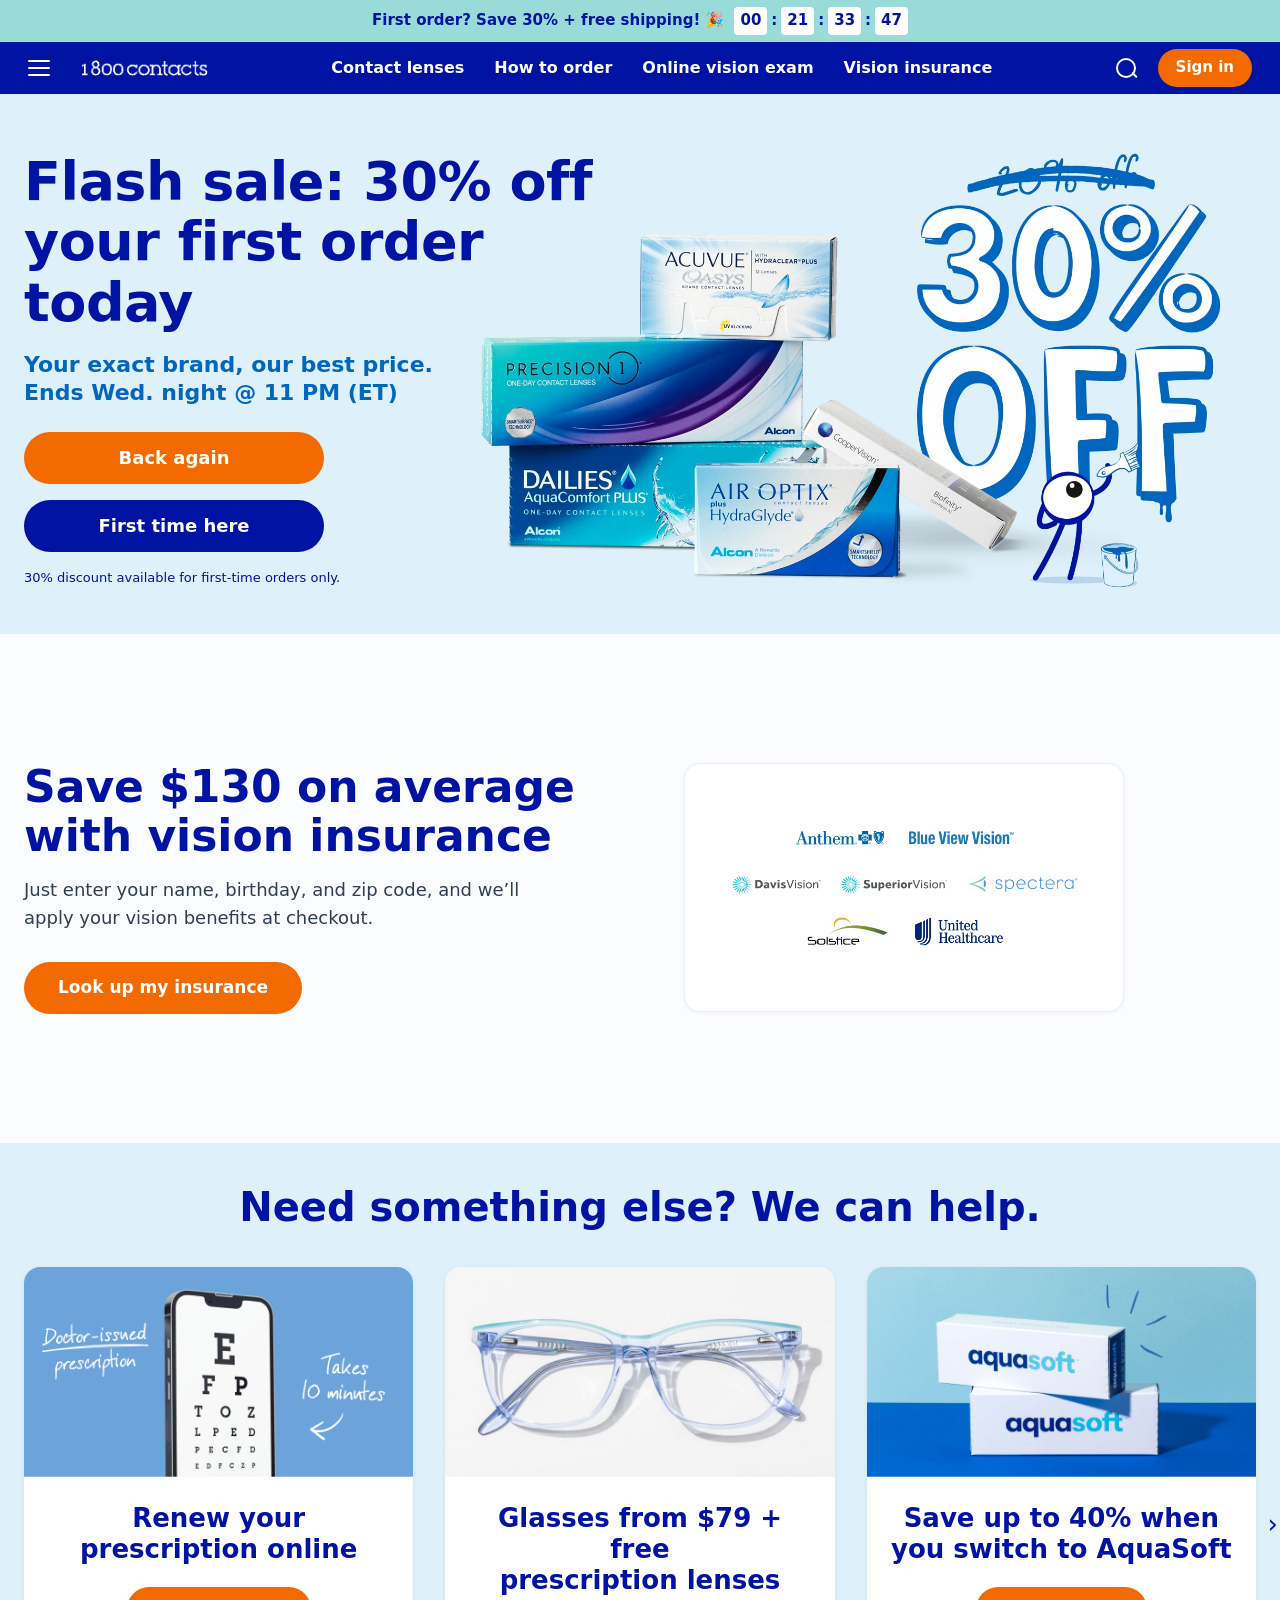
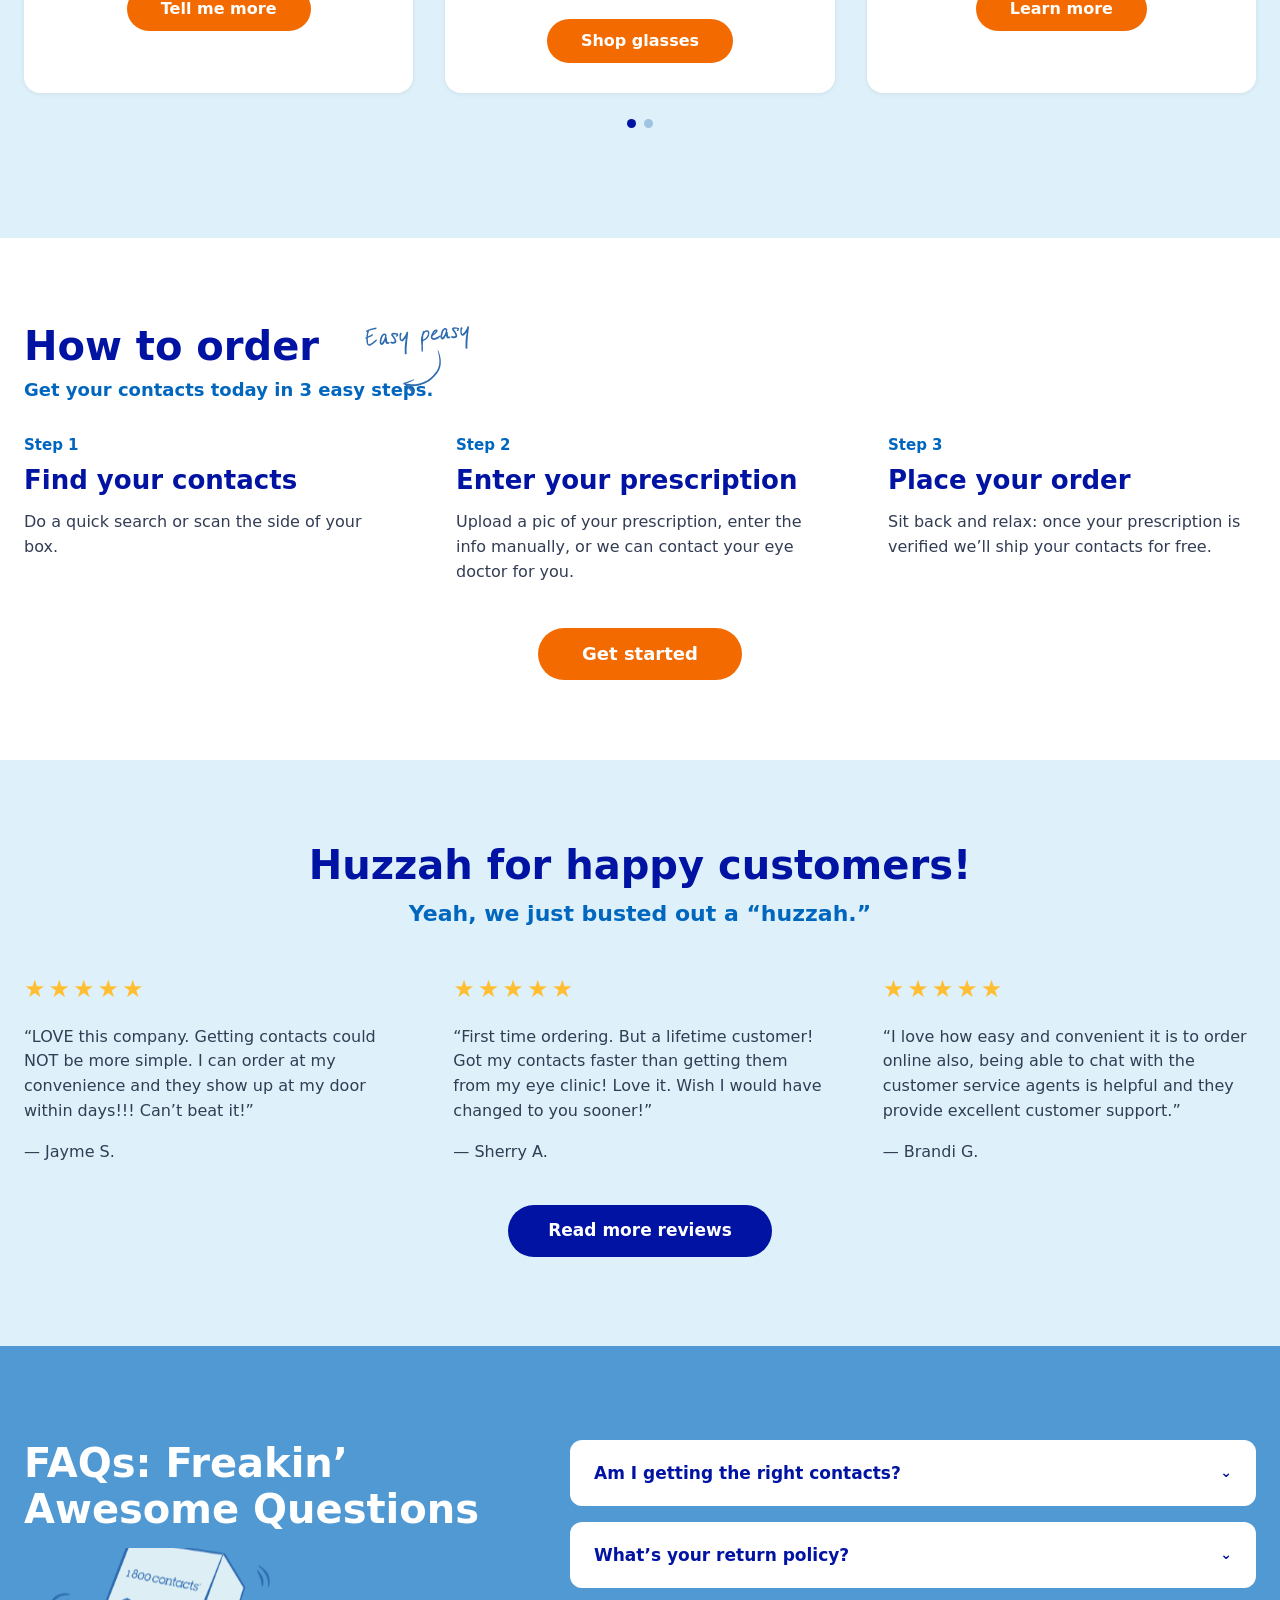
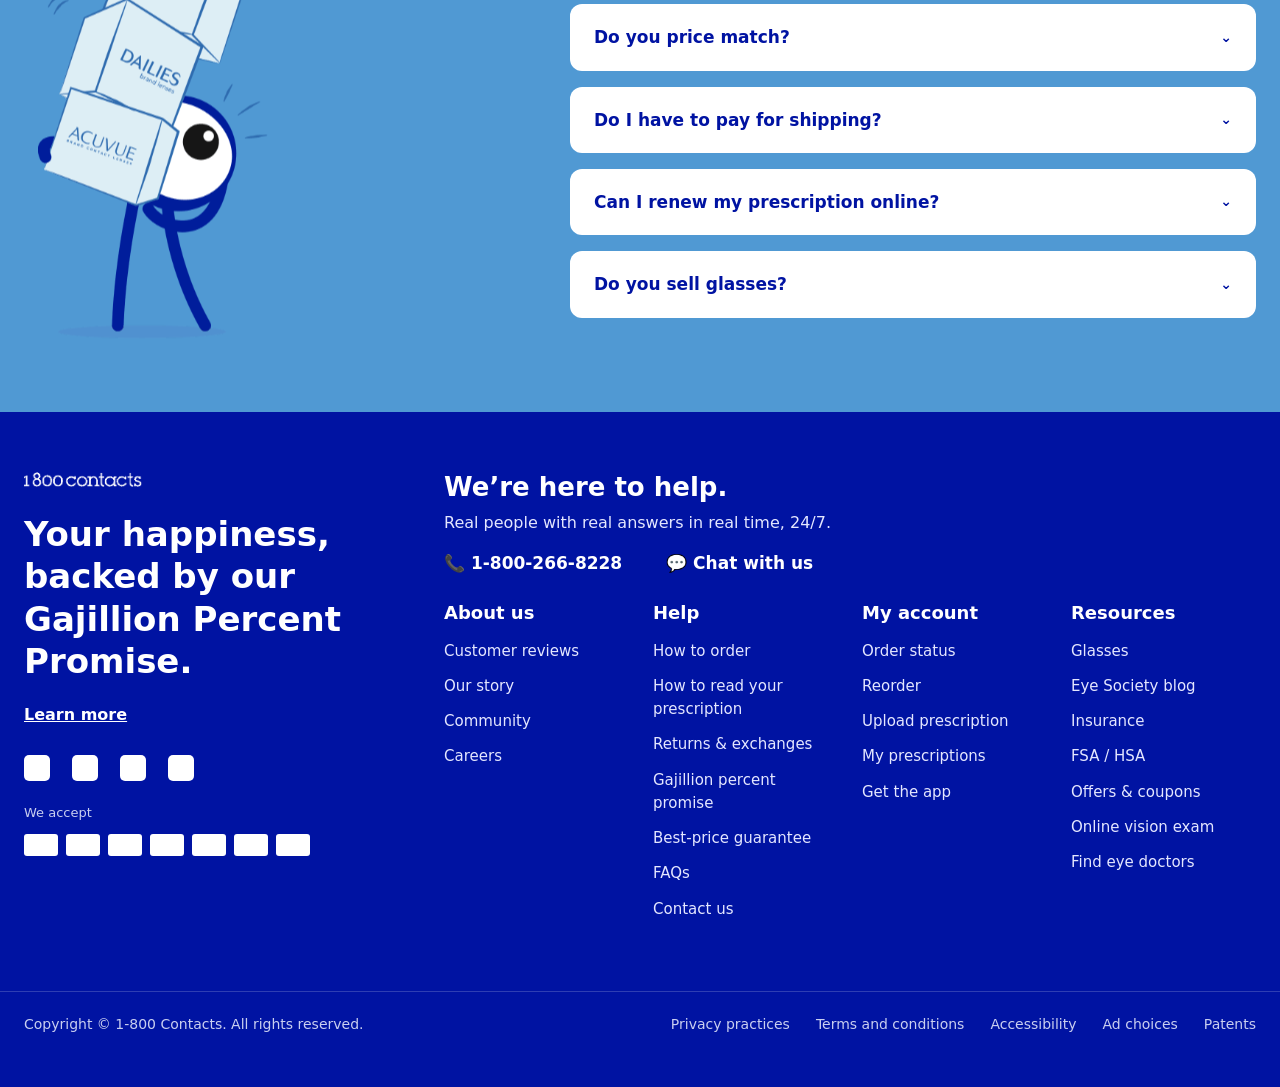
==== stardust/prototypes/index-proposed.html @ 599c1536 "Replica: homepage archetype passing 1440 source-fidelity gate Migrate 1-800 Contacts to EDS via star" ====
<!DOCTYPE html>
<html lang="en">
<head>
<meta charset="utf-8">
<meta name="viewport" content="width=device-width, initial-scale=1">
<title>1-800 Contacts | Order Contact Lenses Online</title>
<meta name="description" content="At 1-800 Contacts, we beat any price on contact lenses, plus free, fast shipping and convenient online ordering. We Deliver. You Save™">
<style>
:root{
  --navy:#0013a2; --navy-deep:#000083; --blue:#0066be; --blue-mid:#5099d3;
  --fill:#def1fa; --hero-wash:#dbedf7; --mint:#99dbd8; --orange:#f36b00;
  --star:#ffbe31; --text:#323d54; --muted:#5c667a; --white:#fff;
  --heading:'Ambit','Nunito','Quicksand','Segoe UI',system-ui,sans-serif;
  --body:'Ambit','Nunito Sans','Helvetica Neue',system-ui,sans-serif;
  --container:1332px;
}
*{box-sizing:border-box;}
html,body{margin:0;padding:0;}
body{font-family:var(--body);color:var(--text);font-size:17px;line-height:1.55;-webkit-font-smoothing:antialiased;}
.wrap{max-width:var(--container);margin:0 auto;padding:0 24px;}
h1,h2,h3,h4,h5{font-family:var(--heading);font-weight:700;margin:0;line-height:1.2;color:var(--navy);}
a{color:inherit;text-decoration:none;}
img{max-width:100%;display:block;}
.btn{display:inline-flex;align-items:center;justify-content:center;border:none;border-radius:999px;
  font-family:var(--heading);font-weight:700;cursor:pointer;line-height:1;text-align:center;}
.btn-orange{background:var(--orange);color:#fff;}
.btn-navy{background:var(--navy);color:#fff;}

/* ---- promo bar ---- */
.promo{background:var(--mint);height:42px;display:flex;align-items:center;justify-content:center;
  gap:10px;color:var(--navy);font-family:var(--heading);font-weight:700;font-size:15px;}
.promo .digits{display:inline-flex;gap:4px;align-items:center;}
.promo .digits b{background:#fff;border-radius:4px;padding:2px 6px;min-width:26px;text-align:center;
  font-variant-numeric:tabular-nums;}
.promo .digits span{font-weight:700;}

/* ---- header ---- */
.hdr{background:var(--navy);height:52px;display:flex;align-items:center;}
.hdr .wrap{max-width:100%;padding:0 28px;display:flex;align-items:center;gap:28px;width:100%;}
.hdr .burger{width:22px;height:16px;display:flex;flex-direction:column;justify-content:space-between;margin-right:4px;}
.hdr .burger i{display:block;height:2px;background:#fff;border-radius:2px;}
.hdr .logo{height:16px;}
.hdr nav{display:flex;gap:30px;margin:0 auto;}
.hdr nav a{color:#fff;font-family:var(--heading);font-weight:600;font-size:16px;}
.hdr .right{display:flex;align-items:center;gap:22px;}
.hdr .search{width:20px;height:20px;border:2px solid #fff;border-radius:50%;position:relative;}
.hdr .search::after{content:"";position:absolute;width:7px;height:2px;background:#fff;transform:rotate(45deg);
  right:-4px;bottom:0;border-radius:2px;}
.hdr .signin{background:var(--orange);color:#fff;font-family:var(--heading);font-weight:700;font-size:15px;
  border-radius:999px;padding:7px 18px;}

/* ---- hero ---- */
.hero{position:relative;background:var(--hero-wash);overflow:hidden;}
.hero .art{position:absolute;inset:0;z-index:0;}
.hero .art img{width:100%;height:100%;object-fit:cover;object-position:right center;}
.hero .wrap{position:relative;z-index:1;padding-top:58px;padding-bottom:45px;min-height:479px;}
.hero .col{max-width:600px;}
.hero h1{font-size:54px;line-height:1.12;letter-spacing:-.5px;margin-bottom:18px;}
.hero .sub{color:var(--blue);font-family:var(--heading);font-weight:700;font-size:22px;line-height:1.25;margin-bottom:26px;}
.hero .cta{display:flex;flex-direction:column;gap:16px;max-width:300px;}
.hero .cta .btn{height:52px;font-size:18px;}
.hero .fineprint{color:var(--navy);font-size:13px;margin-top:16px;}

/* ---- insurance strip ---- */
.ins{background:#fbfcff;}
.ins .wrap{display:flex;align-items:center;gap:40px;padding-top:128px;padding-bottom:129px;}
.ins .left{flex:1;max-width:620px;}
.ins h2{font-size:44px;line-height:1.12;margin-bottom:16px;}
.ins p{font-size:18px;color:var(--text);max-width:540px;margin:0 0 30px;}
.ins .btn{background:var(--orange);color:#fff;height:52px;font-size:17px;padding:0 34px;}
.ins .logos{flex:0 0 auto;width:440px;padding:34px 30px;background:#fff;border:1px solid #e6eef6;
  border-radius:16px;box-shadow:0 1px 4px rgba(8,18,43,.05);}

/* ---- cards / carousel ---- */
.cards-sec{background:var(--fill);}
.cards-sec .wrap{padding-top:40px;padding-bottom:110px;position:relative;}
.cards-sec h2{text-align:center;font-size:40px;margin-bottom:36px;}
.cards-row{display:grid;grid-template-columns:repeat(3,1fr);gap:32px;}
.card{background:#fff;border-radius:16px;overflow:hidden;box-shadow:0 1px 4px rgba(8,18,43,.08);
  display:flex;flex-direction:column;}
.card .img{aspect-ratio:852/460;overflow:hidden;}
.card .img img{width:100%;height:100%;object-fit:cover;}
.card .body{padding:26px 22px 30px;text-align:center;display:flex;flex-direction:column;align-items:center;gap:22px;flex:1;}
.card h5{font-size:26px;line-height:1.2;}
.card .btn{background:var(--orange);color:#fff;height:44px;font-size:16px;padding:0 34px;width:auto;}
.cards-sec .chevron{position:absolute;right:2px;top:52%;font-size:26px;color:var(--navy);}
.dots{display:flex;gap:8px;justify-content:center;margin-top:26px;}
.dots i{width:9px;height:9px;border-radius:50%;background:#9fc3e0;}
.dots i.on{background:var(--navy);}

/* ---- steps ---- */
.steps-sec{background:#fff;}
.steps-sec .wrap{padding-top:84px;padding-bottom:80px;}
.steps-head{position:relative;margin-bottom:30px;}
.steps-head h2{font-size:40px;display:inline-block;}
.steps-head .doodle{position:absolute;left:340px;top:-6px;width:110px;}
.steps-head .lead{color:var(--blue);font-family:var(--heading);font-weight:600;font-size:18px;margin-top:6px;}
.steps-row{display:grid;grid-template-columns:repeat(3,1fr);gap:64px;}
.step .n{color:var(--blue);font-family:var(--heading);font-weight:600;font-size:15px;margin-bottom:8px;}
.step h5{font-size:26px;margin-bottom:14px;}
.step p{font-size:16px;color:var(--text);margin:0;}
.steps-sec .cta{text-align:center;margin-top:44px;}
.steps-sec .cta .btn{background:var(--orange);color:#fff;height:52px;font-size:18px;padding:0 44px;}

/* ---- reviews ---- */
.rev-sec{background:var(--fill);}
.rev-sec .wrap{padding-top:81px;padding-bottom:89px;}
.rev-sec h2{text-align:center;font-size:40px;margin-bottom:8px;}
.rev-sec .sub{text-align:center;color:var(--blue);font-family:var(--heading);font-weight:700;font-size:22px;margin-bottom:40px;}
.rev-row{display:grid;grid-template-columns:repeat(3,1fr);gap:56px;}
.rev .stars{color:var(--star);font-size:24px;letter-spacing:3px;margin-bottom:16px;}
.rev p{font-size:16px;color:var(--text);margin:0 0 16px;}
.rev .who{font-size:16px;color:var(--text);}
.rev-sec .cta{text-align:center;margin-top:40px;}
.rev-sec .cta .btn{background:var(--navy);color:#fff;height:52px;font-size:17px;padding:0 40px;}

/* ---- faq ---- */
.faq-sec{background:var(--blue-mid);}
.faq-sec .wrap{display:flex;gap:56px;padding-top:94px;padding-bottom:28px;align-items:flex-start;}
.faq-left{flex:0 0 490px;}
.faq-sec h2{color:#fff;font-size:40px;line-height:1.15;}
.faq-left .mascot{width:290px;margin-top:16px;margin-left:-30px;}
.faq-list{flex:1;display:flex;flex-direction:column;gap:16px;}
.faq-item{background:#fff;border-radius:12px;padding:20px 24px;display:flex;justify-content:space-between;
  align-items:center;}
.faq-item span{color:var(--navy);font-family:var(--heading);font-weight:700;font-size:17px;}
.faq-item .chev{color:var(--navy);font-size:14px;}

/* ---- footer ---- */
.ft{background:var(--navy);color:#fff;}
.ft .wrap{padding-top:60px;padding-bottom:52px;display:flex;gap:40px;}
.ft .brand{flex:0 0 380px;}
.ft .brand .logo{height:15px;margin-bottom:26px;}
.ft .brand h3{color:#fff;font-size:34px;line-height:1.25;margin-bottom:18px;}
.ft .brand .learn{color:#fff;font-family:var(--heading);font-weight:700;text-decoration:underline;font-size:16px;}
.ft .social{display:flex;gap:22px;margin:28px 0 22px;}
.ft .social i{width:26px;height:26px;background:#fff;border-radius:5px;display:block;}
.ft .accept{font-size:13px;color:#c9cff0;margin-bottom:10px;}
.ft .pays{display:flex;gap:8px;}
.ft .pays i{width:34px;height:22px;background:#fff;border-radius:3px;display:block;}
.ft .cols{flex:1;display:flex;gap:36px;}
.ft .help{flex:0 0 100%;}
.ft-right{flex:1;}
.ft-right .top{margin-bottom:26px;}
.ft-right .top h4{color:#fff;font-size:26px;margin-bottom:8px;}
.ft-right .top p{font-size:16px;color:#e4e7ff;margin:0 0 14px;}
.ft-right .contact{display:flex;gap:44px;font-family:var(--heading);font-weight:700;font-size:17px;}
.ft-cols{display:grid;grid-template-columns:repeat(4,1fr);gap:24px;}
.ft-col h5{color:#fff;font-size:18px;margin-bottom:16px;}
.ft-col a{display:block;color:#e4e7ff;font-size:15px;margin-bottom:12px;}
.ft .legal{border-top:1px solid rgba(255,255,255,.18);margin-top:6px;padding-top:22px;
  display:flex;justify-content:space-between;font-size:14px;color:#c9cff0;}
.ft .legal .links{display:flex;gap:26px;}
</style>
</head>
<body>

<!-- promo bar -->
<div class="promo">
  First order? Save 30% + free shipping! 🎉
  <span class="digits"><b>00</b>:<b>21</b>:<b>33</b>:<b>47</b></span>
</div>

<!-- header -->
<header class="hdr"><div class="wrap">
  <div class="burger"><i></i><i></i><i></i></div>
  <img class="logo" src="assets/logo-white.png" alt="1-800 Contacts">
  <nav>
    <a href="/lenses">Contact lenses</a>
    <a href="/how-to-order">How to order</a>
    <a href="/exam">Online vision exam</a>
    <a href="/vision-insurance">Vision insurance</a>
  </nav>
  <div class="right"><div class="search"></div><a class="signin" href="/account">Sign in</a></div>
</div></header>

<!-- hero -->
<section class="hero">
  <div class="art"><img src="assets/hero.jpg" alt="Best online contacts retailer"></div>
  <div class="wrap"><div class="col">
    <h1>Flash sale: 30% off your first order today</h1>
    <div class="sub">Your exact brand, our best price.<br>Ends Wed. night @ 11 PM (ET)</div>
    <div class="cta">
      <a class="btn btn-orange" href="/reorder">Back again</a>
      <a class="btn btn-navy" href="/lenses">First time here</a>
    </div>
    <div class="fineprint">30% discount available for first-time orders only.</div>
  </div></div>
</section>

<!-- insurance strip -->
<section class="ins"><div class="wrap">
  <div class="left">
    <h2>Save $130 on average with vision insurance</h2>
    <p>Just enter your name, birthday, and zip code, and we’ll apply your vision benefits at checkout.</p>
    <a class="btn" href="/vision-insurance">Look up my insurance</a>
  </div>
  <div class="logos"><img src="assets/insurance-logos.png" alt="Anthem, Blue View Vision, Davis Vision, Superior Vision, Spectera"></div>
</div></section>

<!-- cards / carousel -->
<section class="cards-sec"><div class="wrap">
  <h2>Need something else? We can help.</h2>
  <div class="cards-row">
    <div class="card">
      <div class="img"><img src="assets/card-exam.png" alt="Doctor-issued prescription, takes 10 minutes"></div>
      <div class="body"><h5>Renew your<br>prescription online</h5><a class="btn" href="/exam">Tell me more</a></div>
    </div>
    <div class="card">
      <div class="img"><img src="assets/card-glasses.jpg" alt="Glasses"></div>
      <div class="body"><h5>Glasses from $79 + free<br>prescription lenses</h5><a class="btn" href="/glasses">Shop glasses</a></div>
    </div>
    <div class="card">
      <div class="img"><img src="assets/card-aquasoft.png" alt="AquaSoft contact lenses"></div>
      <div class="body"><h5>Save up to 40% when<br>you switch to AquaSoft</h5><a class="btn" href="/try-contact-lens-brands/results/aquasoft-30">Learn more</a></div>
    </div>
  </div>
  <div class="chevron">›</div>
  <div class="dots"><i class="on"></i><i></i></div>
</div></section>

<!-- steps -->
<section class="steps-sec"><div class="wrap">
  <div class="steps-head">
    <h2>How to order</h2>
    <img class="doodle" src="assets/easy-peasy.svg" alt="Easy peasy">
    <div class="lead">Get your contacts today in 3 easy steps.</div>
  </div>
  <div class="steps-row">
    <div class="step"><div class="n">Step 1</div><h5>Find your contacts</h5><p>Do a quick search or scan the side of your box.</p></div>
    <div class="step"><div class="n">Step 2</div><h5>Enter your prescription</h5><p>Upload a pic of your prescription, enter the info manually, or we can contact your eye doctor for you.</p></div>
    <div class="step"><div class="n">Step 3</div><h5>Place your order</h5><p>Sit back and relax: once your prescription is verified we’ll ship your contacts for free.</p></div>
  </div>
  <div class="cta"><a class="btn" href="/lenses">Get started</a></div>
</div></section>

<!-- reviews -->
<section class="rev-sec"><div class="wrap">
  <h2>Huzzah for happy customers!</h2>
  <div class="sub">Yeah, we just busted out a “huzzah.”</div>
  <div class="rev-row">
    <div class="rev"><div class="stars">★★★★★</div><p>“LOVE this company. Getting contacts could NOT be more simple. I can order at my convenience and they show up at my door within days!!! Can’t beat it!”</p><div class="who">— Jayme S.</div></div>
    <div class="rev"><div class="stars">★★★★★</div><p>“First time ordering. But a lifetime customer! Got my contacts faster than getting them from my eye clinic! Love it. Wish I would have changed to you sooner!”</p><div class="who">— Sherry A.</div></div>
    <div class="rev"><div class="stars">★★★★★</div><p>“I love how easy and convenient it is to order online also, being able to chat with the customer service agents is helpful and they provide excellent customer support.”</p><div class="who">— Brandi G.</div></div>
  </div>
  <div class="cta"><a class="btn" href="/reviews">Read more reviews</a></div>
</div></section>

<!-- faq -->
<section class="faq-sec"><div class="wrap">
  <div class="faq-left">
    <h2>FAQs: Freakin’<br>Awesome Questions</h2>
    <img class="mascot" src="assets/faq-mascot.png" alt="1-800 Contacts mascot holding boxes of contacts">
  </div>
  <div class="faq-list">
    <div class="faq-item"><span>Am I getting the right contacts?</span><span class="chev">⌄</span></div>
    <div class="faq-item"><span>What’s your return policy?</span><span class="chev">⌄</span></div>
    <div class="faq-item"><span>Do you price match?</span><span class="chev">⌄</span></div>
    <div class="faq-item"><span>Do I have to pay for shipping?</span><span class="chev">⌄</span></div>
    <div class="faq-item"><span>Can I renew my prescription online?</span><span class="chev">⌄</span></div>
    <div class="faq-item"><span>Do you sell glasses?</span><span class="chev">⌄</span></div>
  </div>
</div></section>

<!-- footer -->
<footer class="ft"><div class="wrap">
  <div class="brand">
    <img class="logo" src="assets/logo-white.png" alt="1-800 Contacts">
    <h3>Your happiness, backed by our Gajillion Percent Promise.</h3>
    <a class="learn" href="/gajillion-percent-promise">Learn more</a>
    <div class="social"><i></i><i></i><i></i><i></i></div>
    <div class="accept">We accept</div>
    <div class="pays"><i></i><i></i><i></i><i></i><i></i><i></i><i></i></div>
  </div>
  <div class="ft-right">
    <div class="top">
      <h4>We’re here to help.</h4>
      <p>Real people with real answers in real time, 24/7.</p>
      <div class="contact"><span>📞 1-800-266-8228</span><span>💬 Chat with us</span></div>
    </div>
    <div class="ft-cols">
      <div class="ft-col"><h5>About us</h5><a href="/reviews">Customer reviews</a><a href="/the-company">Our story</a><a href="/eyesociety/category/community">Community</a><a href="/careers">Careers</a></div>
      <div class="ft-col"><h5>Help</h5><a href="/how-to-order">How to order</a><a href="/how-to-read-rx">How to read your prescription</a><a href="/returns-and-exchanges">Returns &amp; exchanges</a><a href="/gajillion-percent-promise">Gajillion percent promise</a><a href="/best-price-guarantee">Best-price guarantee</a><a href="/common-questions-faq">FAQs</a><a href="/contact-us">Contact us</a></div>
      <div class="ft-col"><h5>My account</h5><a href="/account/order-history">Order status</a><a href="/reorder">Reorder</a><a href="/upload-rx">Upload prescription</a><a href="/account/prescriptions">My prescriptions</a><a href="/mobile-app">Get the app</a></div>
      <div class="ft-col"><h5>Resources</h5><a href="/glasses">Glasses</a><a href="/eyesociety">Eye Society blog</a><a href="/vision-insurance">Insurance</a><a href="/fsa-fund-use">FSA / HSA</a><a href="/coupon">Offers &amp; coupons</a><a href="/exam/landing">Online vision exam</a><a href="/eye-doctor-search">Find eye doctors</a></div>
    </div>
  </div>
</div>
<div class="wrap legal">
  <span>Copyright © 1-800 Contacts. All rights reserved.</span>
  <span class="links"><a href="/privacy/notice-of-privacy-practices">Privacy practices</a><a href="/terms/terms-and-conditions">Terms and conditions</a><a href="/accessibility">Accessibility</a><a href="#">Ad choices</a><a href="/patents">Patents</a></span>
</div>
</footer>

</body>
</html>
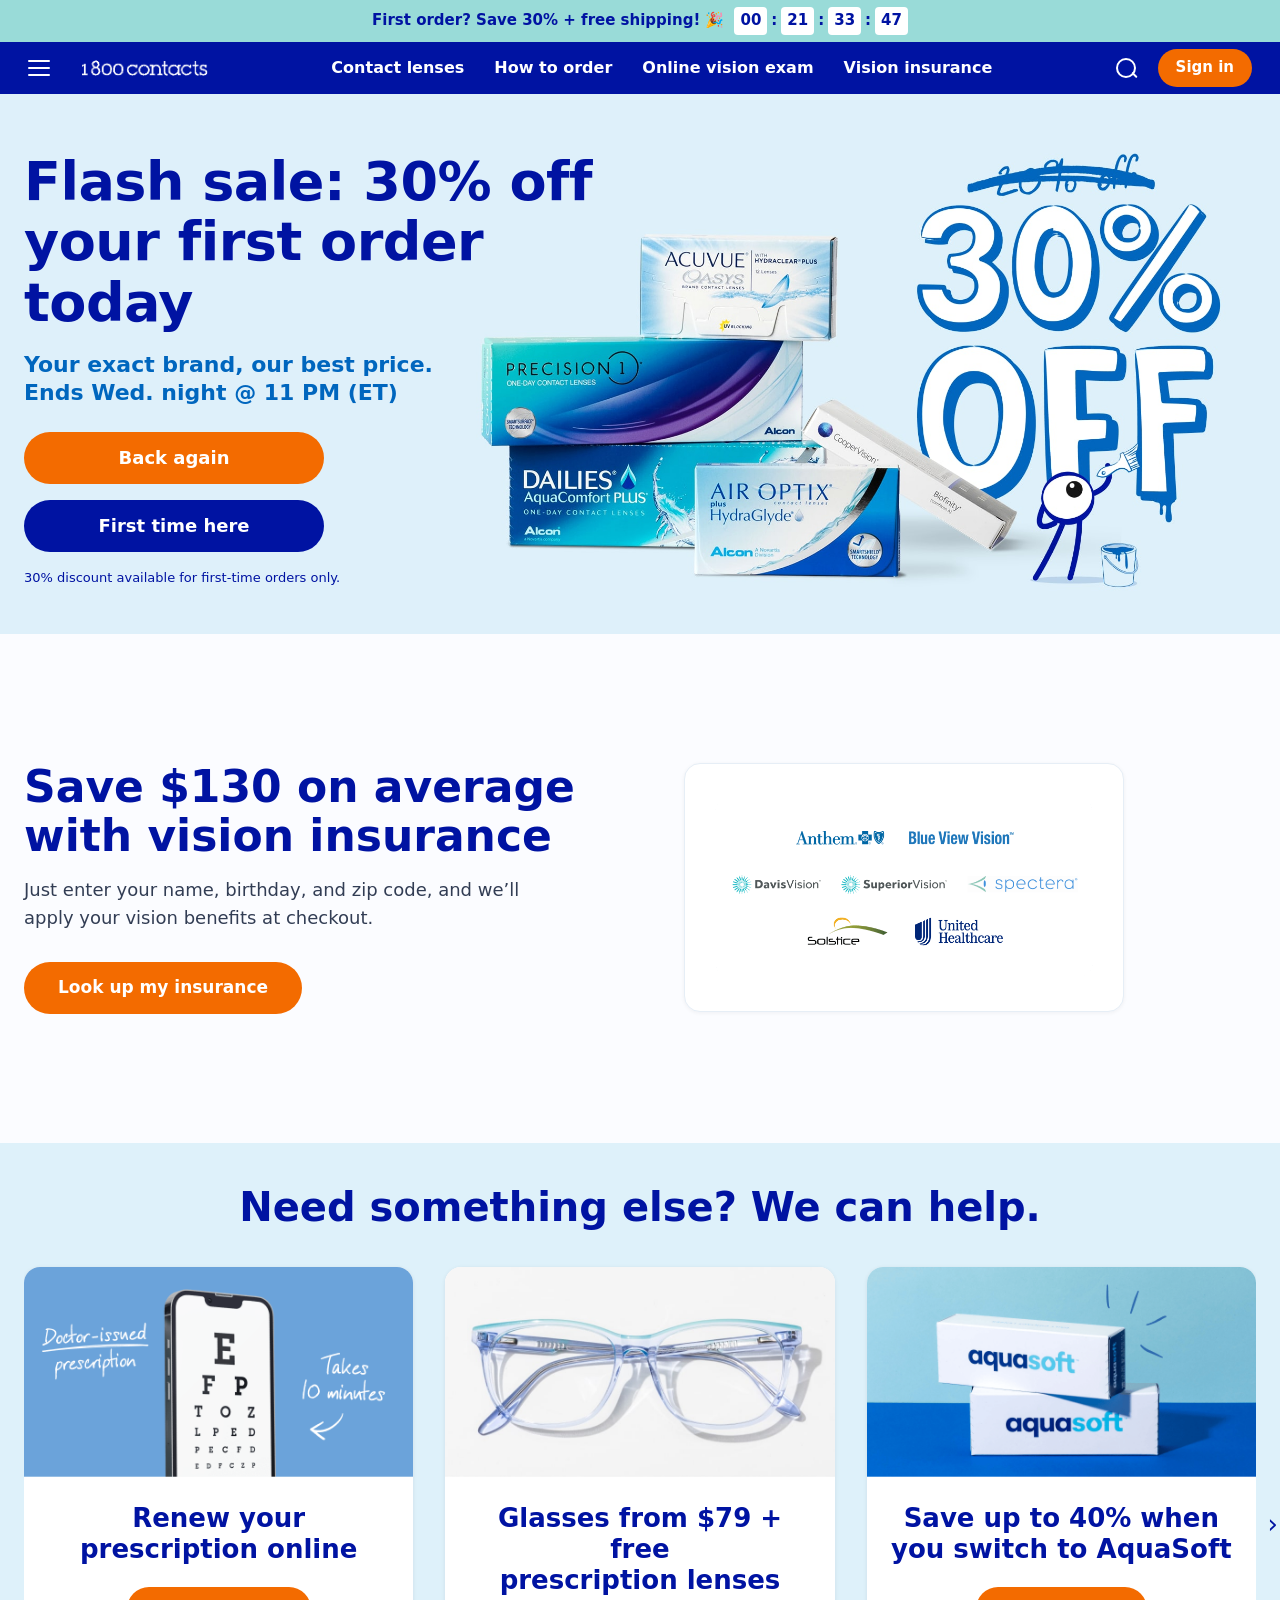
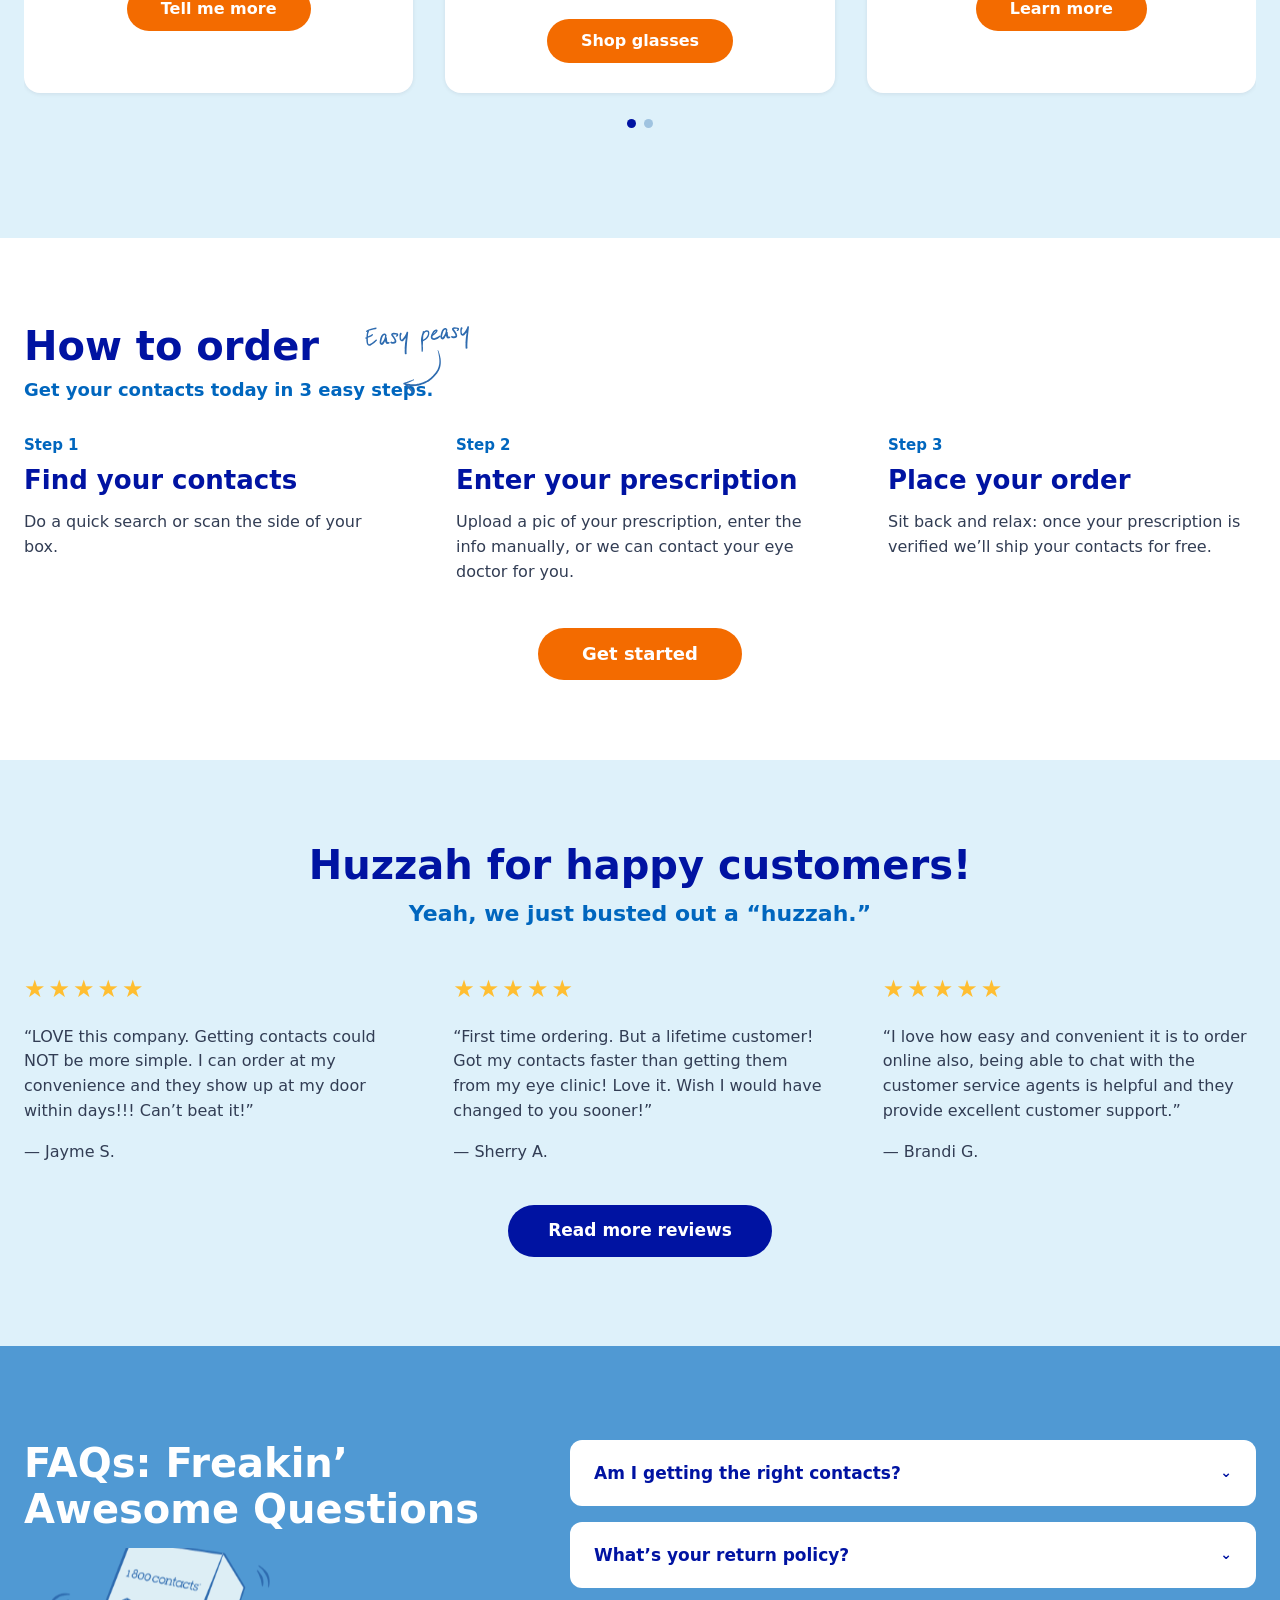
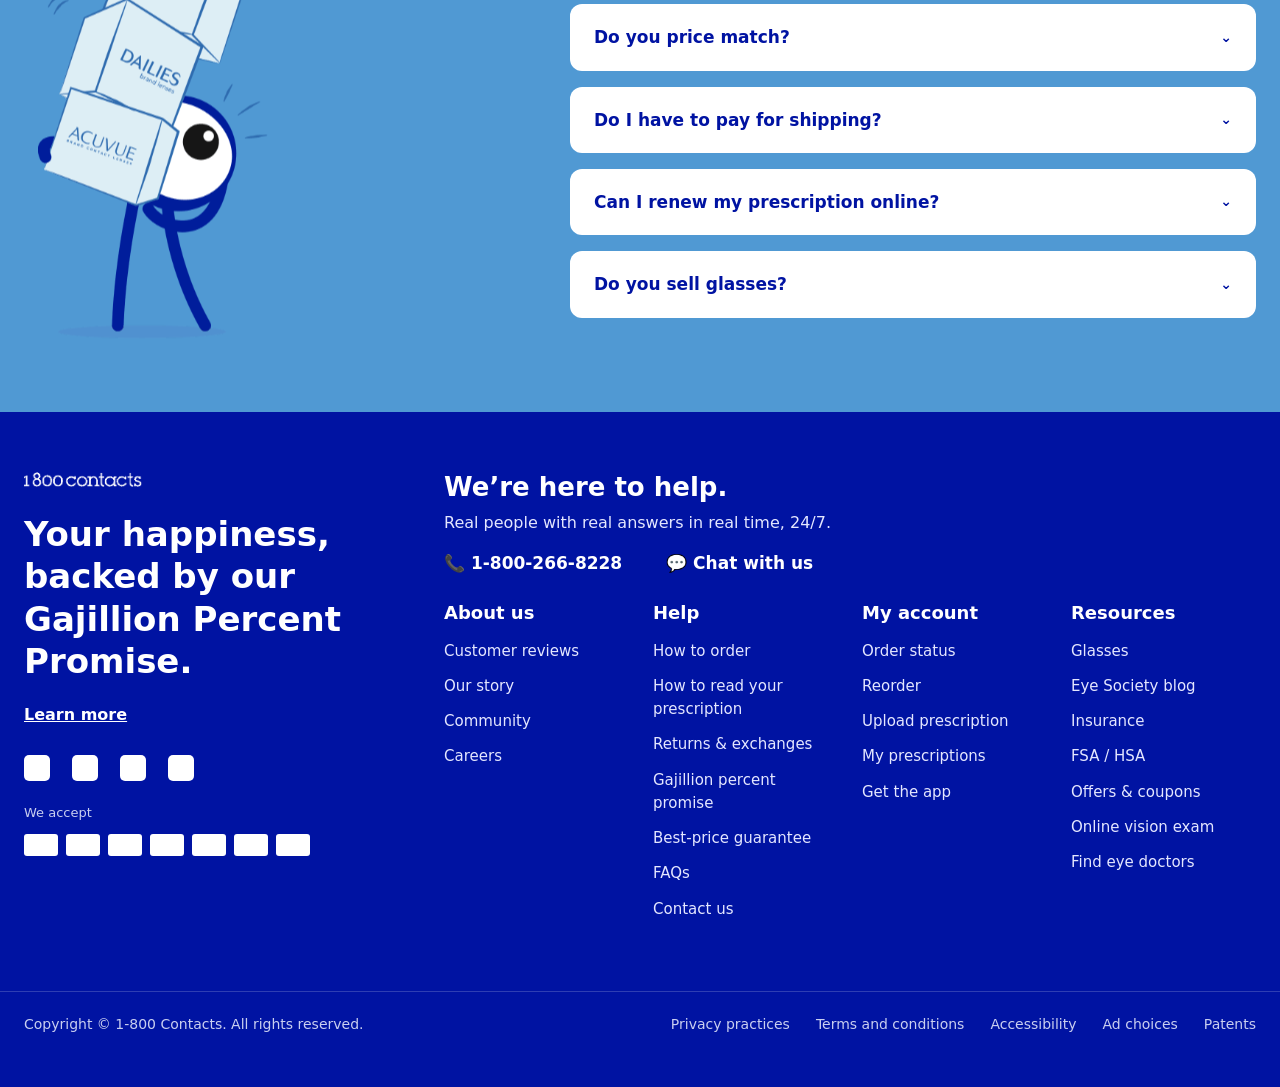
==== commit a834272f: "replica(home): complete 1440 source-fidelity gate — content-diff probe passes Finish the homepage @1" ====
--- a/stardust/prototypes/index-proposed.html
+++ b/stardust/prototypes/index-proposed.html
@@ -75,11 +75,16 @@
 .cards-sec{background:var(--fill);}
 .cards-sec .wrap{padding-top:40px;padding-bottom:110px;position:relative;}
 .cards-sec h2{text-align:center;font-size:40px;margin-bottom:36px;}
-.cards-row{display:grid;grid-template-columns:repeat(3,1fr);gap:32px;}
-.card{background:#fff;border-radius:16px;overflow:hidden;box-shadow:0 1px 4px rgba(8,18,43,.08);
+/* carousel: all 5 cards live in the flex track; the clip wrapper shows page 1
+   (3 cards) exactly as the live carousel does — cards 4-5 overflow right and
+   are clipped, so the pixel capture matches while content parity keeps all 5. */
+.cards-view{overflow:hidden;padding:10px 0;margin:-10px 0;}
+.cards-row{display:flex;gap:32px;}
+.card{flex:0 0 calc((100% - 64px)/3);background:#fff;border-radius:16px;overflow:hidden;box-shadow:0 1px 4px rgba(8,18,43,.08);
   display:flex;flex-direction:column;}
 .card .img{aspect-ratio:852/460;overflow:hidden;}
 .card .img img{width:100%;height:100%;object-fit:cover;}
+.card .img.ph{background:var(--hero-wash);} /* offscreen page-2 cards: source imagery behind carousel, not in capture */
 .card .body{padding:26px 22px 30px;text-align:center;display:flex;flex-direction:column;align-items:center;gap:22px;flex:1;}
 .card h5{font-size:26px;line-height:1.2;}
 .card .btn{background:var(--orange);color:#fff;height:44px;font-size:16px;padding:0 34px;width:auto;}
@@ -106,7 +111,7 @@
 .rev-sec{background:var(--fill);}
 .rev-sec .wrap{padding-top:81px;padding-bottom:89px;}
 .rev-sec h2{text-align:center;font-size:40px;margin-bottom:8px;}
-.rev-sec .sub{text-align:center;color:var(--blue);font-family:var(--heading);font-weight:700;font-size:22px;margin-bottom:40px;}
+.rev-sec .sub{text-align:center;color:var(--blue);font-family:var(--heading);font-weight:700;font-size:22px;line-height:1.55;margin-bottom:40px;}
 .rev-row{display:grid;grid-template-columns:repeat(3,1fr);gap:56px;}
 .rev .stars{color:var(--star);font-size:24px;letter-spacing:3px;margin-bottom:16px;}
 .rev p{font-size:16px;color:var(--text);margin:0 0 16px;}
@@ -125,6 +130,7 @@
   align-items:center;}
 .faq-item span{color:var(--navy);font-family:var(--heading);font-weight:700;font-size:17px;}
 .faq-item .chev{color:var(--navy);font-size:14px;}
+.faq-ans{display:none;} /* collapsed accordion answer — in DOM for content parity, not rendered (matches live) */
 
 /* ---- footer ---- */
 .ft{background:var(--navy);color:#fff;}
@@ -174,6 +180,7 @@
   <div class="right"><div class="search"></div><a class="signin" href="/account">Sign in</a></div>
 </div></header>
 
+<main class="content">
 <!-- hero -->
 <section class="hero">
   <div class="art"><img src="assets/hero.jpg" alt="Best online contacts retailer"></div>
@@ -201,6 +208,7 @@
 <!-- cards / carousel -->
 <section class="cards-sec"><div class="wrap">
   <h2>Need something else? We can help.</h2>
+  <div class="cards-view">
   <div class="cards-row">
     <div class="card">
       <div class="img"><img src="assets/card-exam.png" alt="Doctor-issued prescription, takes 10 minutes"></div>
@@ -214,6 +222,15 @@
       <div class="img"><img src="assets/card-aquasoft.png" alt="AquaSoft contact lenses"></div>
       <div class="body"><h5>Save up to 40% when<br>you switch to AquaSoft</h5><a class="btn" href="/try-contact-lens-brands/results/aquasoft-30">Learn more</a></div>
     </div>
+    <div class="card">
+      <div class="img ph"></div>
+      <div class="body"><h5>Everything’s easier<br>on our app</h5><a class="btn" href="/mobile-app">View details</a></div>
+    </div>
+    <div class="card">
+      <div class="img ph"></div>
+      <div class="body"><h5>Our Gajillion Percent<br>Promise has your back</h5><a class="btn" href="/mt/gajillion-percent-promise">See what's included</a></div>
+    </div>
+  </div>
   </div>
   <div class="chevron">›</div>
   <div class="dots"><i class="on"></i><i></i></div>
@@ -237,7 +254,7 @@
 <!-- reviews -->
 <section class="rev-sec"><div class="wrap">
   <h2>Huzzah for happy customers!</h2>
-  <div class="sub">Yeah, we just busted out a “huzzah.”</div>
+  <h5 class="sub">Yeah, we just busted out a “huzzah.”</h5>
   <div class="rev-row">
     <div class="rev"><div class="stars">★★★★★</div><p>“LOVE this company. Getting contacts could NOT be more simple. I can order at my convenience and they show up at my door within days!!! Can’t beat it!”</p><div class="who">— Jayme S.</div></div>
     <div class="rev"><div class="stars">★★★★★</div><p>“First time ordering. But a lifetime customer! Got my contacts faster than getting them from my eye clinic! Love it. Wish I would have changed to you sooner!”</p><div class="who">— Sherry A.</div></div>
@@ -253,14 +270,22 @@
     <img class="mascot" src="assets/faq-mascot.png" alt="1-800 Contacts mascot holding boxes of contacts">
   </div>
   <div class="faq-list">
-    <div class="faq-item"><span>Am I getting the right contacts?</span><span class="chev">⌄</span></div>
-    <div class="faq-item"><span>What’s your return policy?</span><span class="chev">⌄</span></div>
-    <div class="faq-item"><span>Do you price match?</span><span class="chev">⌄</span></div>
-    <div class="faq-item"><span>Do I have to pay for shipping?</span><span class="chev">⌄</span></div>
-    <div class="faq-item"><span>Can I renew my prescription online?</span><span class="chev">⌄</span></div>
-    <div class="faq-item"><span>Do you sell glasses?</span><span class="chev">⌄</span></div>
-  </div>
-</div></section>
+    <div class="faq-item"><span>Am I getting the right contacts?</span><span class="chev">⌄</span>
+      <div class="faq-ans">Yes! We triple-check your prescription to make sure you get the same high-quality contacts your doctor prescribed.</div></div>
+    <div class="faq-item"><span>What’s your return policy?</span><span class="chev">⌄</span>
+      <div class="faq-ans">You can return or exchange any unopened contacts for free—no time limit. Learn more.</div></div>
+    <div class="faq-item"><span>Do you price match?</span><span class="chev">⌄</span>
+      <div class="faq-ans">We sure do! If you find a better price elsewhere, we’ll beat it. Learn more.</div></div>
+    <div class="faq-item"><span>Do I have to pay for shipping?</span><span class="chev">⌄</span>
+      <div class="faq-ans">Nope, not unless you want to upgrade to faster shipping (but our free standard shipping is ridiculously fast).</div></div>
+    <div class="faq-item"><span>Can I renew my prescription online?</span><span class="chev">⌄</span>
+      <div class="faq-ans">Yes! You can conveniently renew your prescription with our online vision exam, ExpressExam. <a href="/exam">See if you qualify</a>.</div></div>
+    <div class="faq-item"><span>Do you sell glasses?</span><span class="chev">⌄</span>
+      <div class="faq-ans">Heck yes we do. Our sister site, The Framery, delivers stylish, high-quality frames and lenses directly to you—without the middlemen or designer markups. <a href="/glasses">Check out hundreds of frames and find your perfect pair.</a></div></div>
+  </div>
+</div></section>
+
+</main>
 
 <!-- footer -->
 <footer class="ft"><div class="wrap">
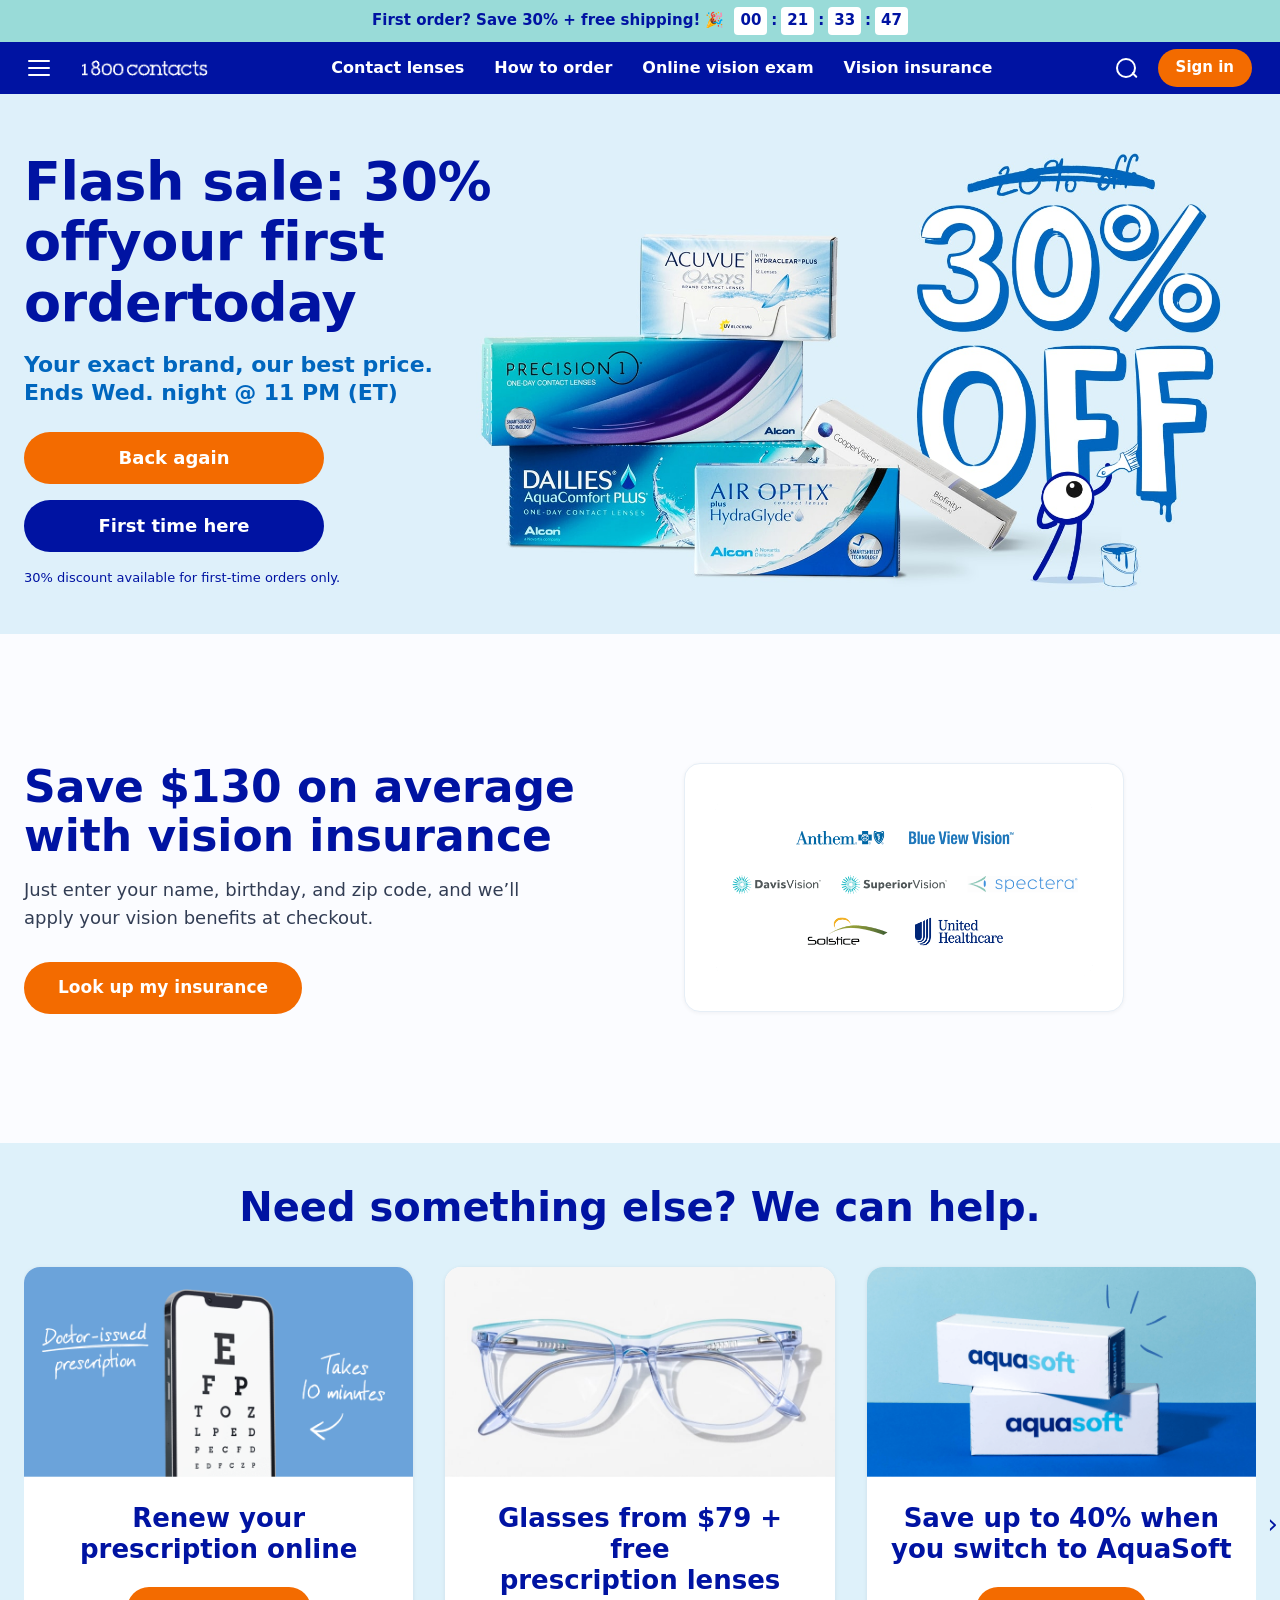
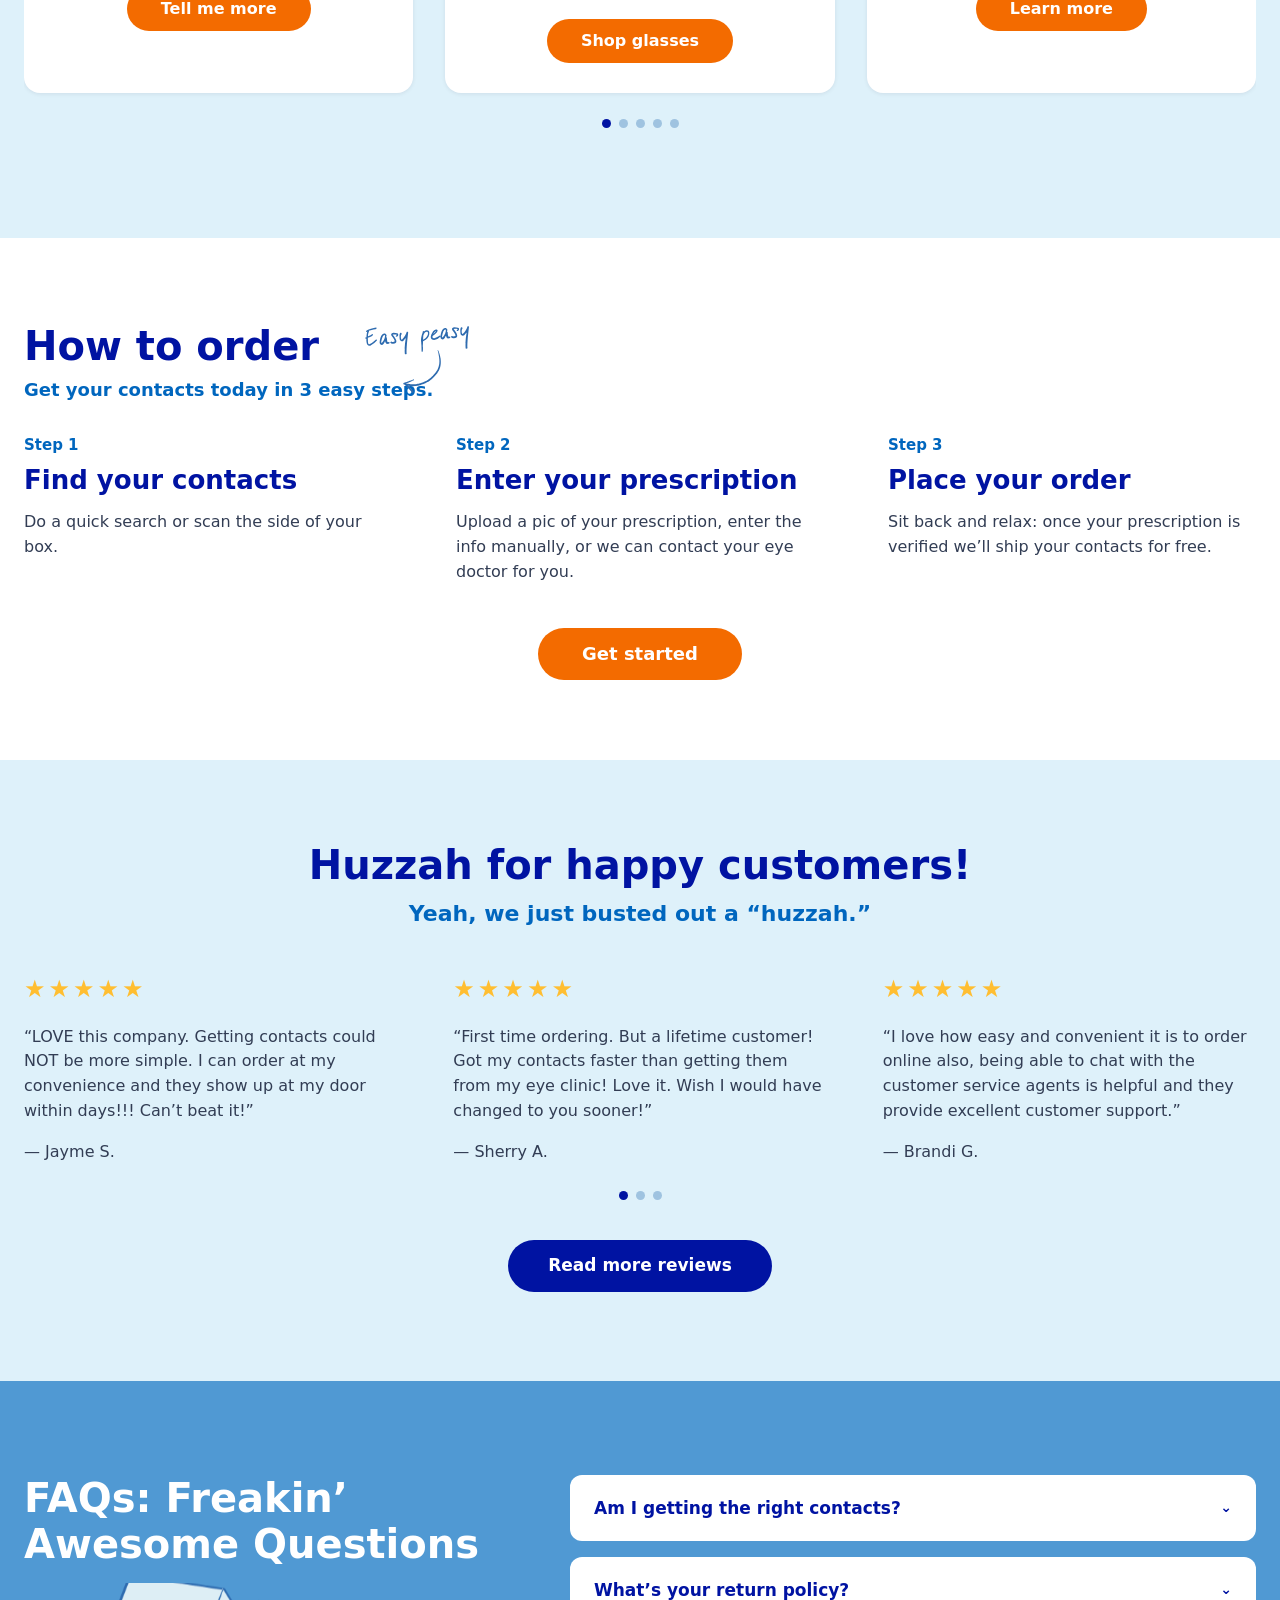
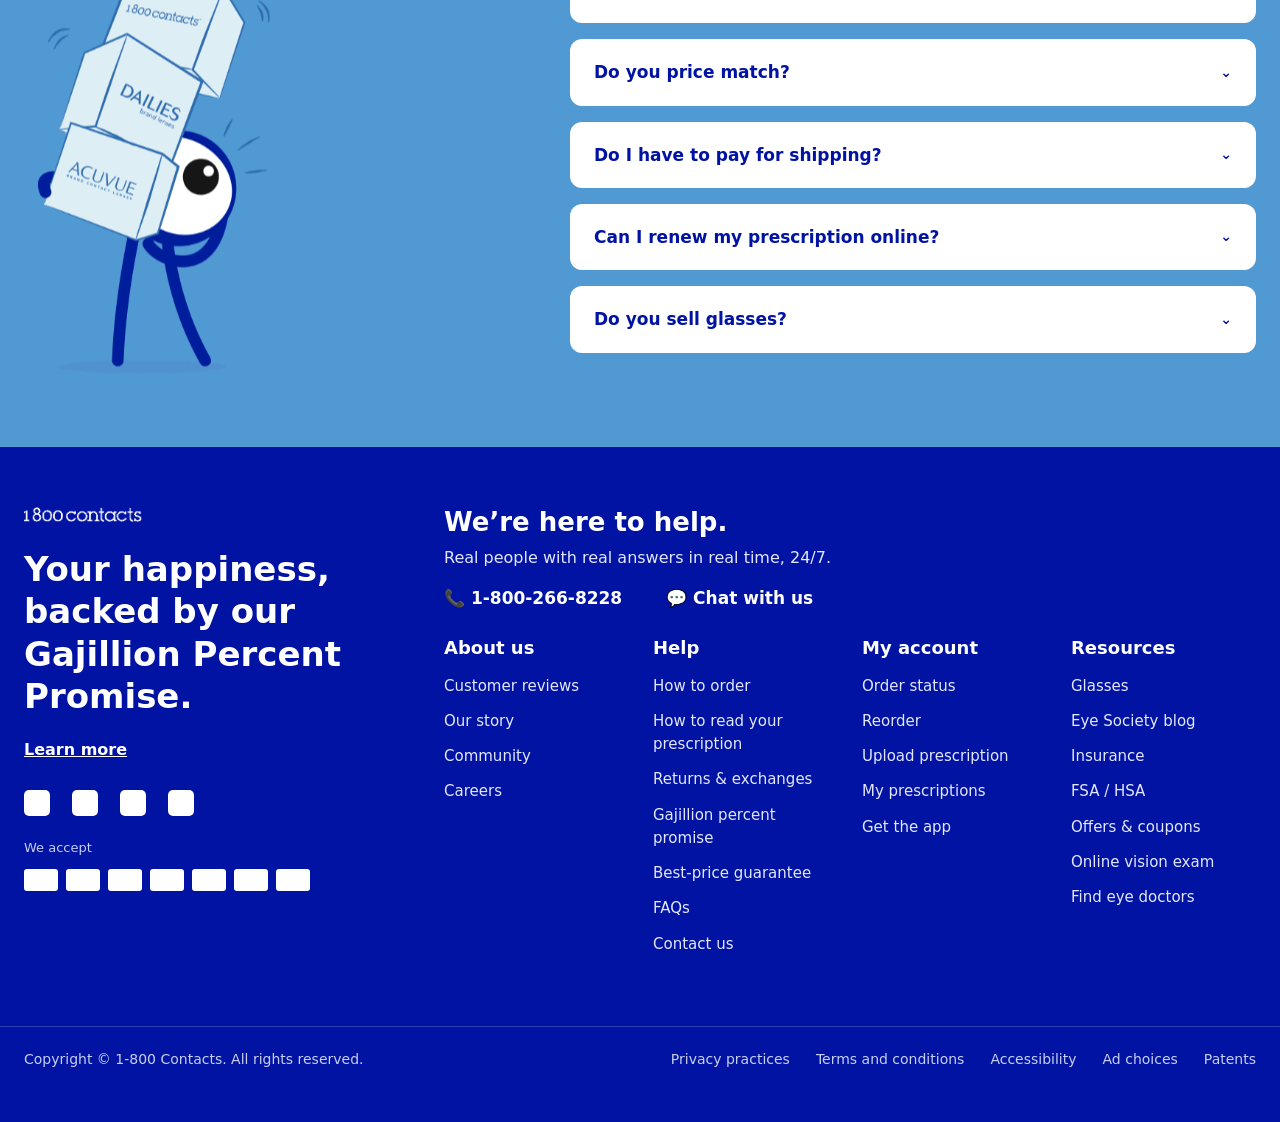
==== commit b6f52b42: "replica(home): mobile 360 source-fidelity gate — structural pass, font-limited pixel Build the full " ====
--- a/stardust/prototypes/index-proposed.html
+++ b/stardust/prototypes/index-proposed.html
@@ -26,6 +26,9 @@
 .btn-orange{background:var(--orange);color:#fff;}
 .btn-navy{background:var(--navy);color:#fff;}
 
+/* mobile-only chrome hidden on desktop */
+.hero .art-m,.logos-m,.m-search,.m-cta,.faq-x,.rev-dots,.hdr .moon,.m-br,.ex-m{display:none;}
+
 /* ---- promo bar ---- */
 .promo{background:var(--mint);height:42px;display:flex;align-items:center;justify-content:center;
   gap:10px;color:var(--navy);font-family:var(--heading);font-weight:700;font-size:15px;}
@@ -157,6 +160,145 @@
 .ft .legal{border-top:1px solid rgba(255,255,255,.18);margin-top:6px;padding-top:22px;
   display:flex;justify-content:space-between;font-size:14px;color:#c9cff0;}
 .ft .legal .links{display:flex;gap:26px;}
+
+/* ============================ MOBILE (≤768px) ============================ */
+@media (max-width:768px){
+  .wrap{padding:0 18px;}
+
+  /* promo — text over countdown, two rows */
+  .promo{height:auto;flex-direction:column;gap:6px;padding:13px 14px;font-size:13.5px;line-height:1.2;text-align:center;}
+  .promo .digits b{min-width:24px;}
+
+  /* header — sticky, hamburger + logo + icons + sign in */
+  .hdr{position:sticky;top:0;z-index:50;height:52px;}
+  .hdr .wrap{padding:0 16px;gap:12px;}
+  .hdr nav{display:none;}
+  .hdr .logo{height:17px;}
+  .hdr .right{margin-left:auto;gap:16px;}
+  .hdr .moon{display:block;width:18px;height:18px;border-radius:50%;
+    box-shadow:inset -5px 2px 0 0 #fff;transform:rotate(-20deg);}
+  .hdr .signin{font-size:14px;padding:7px 15px;white-space:nowrap;}
+
+  /* mobile search pill */
+  .m-search{display:block;background:#fff;padding:8px 16px;}
+  .m-search-pill{display:flex;align-items:center;gap:11px;height:34px;padding:0 18px;
+    border:1px solid #dde5ee;border-radius:999px;color:#7c8698;
+    font-family:var(--heading);font-weight:600;font-size:16px;}
+  .m-search-pill .mag{width:16px;height:16px;border:2px solid #9aa4b5;border-radius:50%;position:relative;flex:0 0 auto;}
+  .m-search-pill .mag::after{content:"";position:absolute;width:6px;height:2px;background:#9aa4b5;
+    right:-4px;bottom:0;transform:rotate(45deg);border-radius:2px;}
+
+  /* hero — art banner on top, text block on white below */
+  .hero{background:#fff;overflow:visible;}
+  .hero .art{position:static;inset:auto;}
+  .hero .art-d{display:none;}
+  .hero .art-m{display:block;width:100%;}
+  .hero .wrap{position:static;padding:22px 20px 33px;min-height:0;text-align:center;}
+  .hero .col{max-width:none;}
+  .hero h1{font-size:31px;line-height:1.28;letter-spacing:-.3px;margin-bottom:14px;}
+  .m-br{display:inline;}
+  .hero .sub{font-size:18px;margin-bottom:24px;}
+  .hero .cta{max-width:none;gap:14px;}
+  .hero .cta .btn{height:52px;font-size:18px;width:100%;}
+  .hero .fineprint{text-align:center;color:var(--muted);font-size:13px;margin-top:30px;}
+
+  /* insurance — navy, centered, full-width btn, mobile logo card */
+  .ins{background:var(--navy);}
+  .ins .wrap{flex-direction:column;align-items:stretch;gap:0;padding:26px 20px 24px;text-align:center;}
+  .ins .left{max-width:none;}
+  .ins h2{color:#fff;font-size:30px;line-height:1.15;margin-bottom:18px;}
+  .ins p{color:#dfe4ff;font-size:16px;max-width:none;margin:0 auto 26px;}
+  .ins .btn{width:100%;height:56px;font-size:17px;}
+  .ins .logos{flex:none;background:none;border:none;box-shadow:none;padding:0;border-radius:0;
+    width:calc(100% + 40px);margin:28px -20px 0;}   /* full-bleed: card lift is 360px-native */
+  .logos-d{display:none;}
+  .logos-m{display:block;width:100%;}
+
+  /* cards — 254px card + peek of next, full-bleed right (matches live carousel) */
+  .cards-sec .wrap{padding:56px 0 96px;}
+  .cards-sec h2{font-size:30px;line-height:1.15;margin-bottom:36px;padding:0 18px;}
+  .cards-view{padding:0 0 0 32px;margin:0;height:371px;}
+  .cards-row{gap:11px;align-items:flex-start;}
+  .card{flex:0 0 254px;}
+  .card .img{aspect-ratio:254/175;}
+  .ex-d{display:none;}
+  .ex-m{display:block;}
+  .card .body{padding:28px 20px 40px;gap:18px;}
+  .card h5{font-size:24px;}
+  .card .btn{height:52px;font-size:16px;}
+  .cards-sec .chevron{display:none;}
+  .cards-sec .dots{padding:0 18px;}
+
+  /* steps — stacked */
+  .steps-sec .wrap{padding:46px 20px 38px;}
+  .steps-head{margin-bottom:22px;}
+  .steps-head h2{font-size:30px;}
+  .steps-head .doodle{left:auto;right:6px;top:-2px;width:88px;}
+  .steps-head .lead{font-size:17px;margin-top:8px;}
+  .steps-row{grid-template-columns:1fr;gap:26px;}
+  .step h5{font-size:24px;}
+  .steps-sec .cta{margin-top:30px;}
+  .steps-sec .cta .btn{width:100%;height:56px;}
+
+  /* reviews — single-card clipped carousel with dots */
+  .rev-sec .wrap{padding:26px 20px 12px;}
+  .rev-sec h2{font-size:30px;}
+  .rev-sec .sub{font-size:19px;line-height:1.3;margin-bottom:16px;}
+  .rev-view{overflow:hidden;}
+  .rev-row{display:flex;grid-template-columns:none;gap:24px;}
+  .rev{flex:0 0 100%;text-align:center;}
+  .rev .stars{font-size:26px;margin-bottom:10px;}
+  .rev p{margin:0 0 12px;}
+  .rev-dots{display:flex;margin-top:18px;}
+  .rev-sec .cta{margin-top:22px;}
+  .rev-sec .cta .btn{width:100%;height:56px;}
+
+  /* faq — stacked, circle-X icon, full-width accordion pills */
+  .faq-sec .wrap{flex-direction:column;gap:0;padding:62px 18px 54px;align-items:stretch;}
+  .faq-left{flex:none;text-align:center;}
+  .faq-sec h2{font-size:30px;line-height:1.18;}
+  .faq-left .mascot{display:none;}
+  .faq-x{display:block;width:58px;height:58px;border:3px solid #fff;border-radius:50%;
+    margin:26px auto 36px;position:relative;}
+  .faq-x::before,.faq-x::after{content:"";position:absolute;top:50%;left:50%;width:22px;height:3px;
+    background:#fff;border-radius:2px;}
+  .faq-x::before{transform:translate(-50%,-50%) rotate(45deg);}
+  .faq-x::after{transform:translate(-50%,-50%) rotate(-45deg);}
+  .faq-list{gap:14px;}
+  .faq-item{padding:20px 22px;}
+  .faq-item span{font-size:16px;}
+
+  /* footer — single column, reordered via display:contents, nav accordion */
+  .ft .wrap{display:flex;flex-direction:column;gap:0;padding:42px 20px 28px;}
+  .ft .brand,.ft .ft-right{display:contents;}
+  .ft .brand .logo{order:1;height:16px;margin-bottom:24px;}
+  .ft .brand h3{order:2;font-size:30px;line-height:1.22;margin-bottom:18px;}
+  .ft .brand .learn{order:3;margin-bottom:40px;}
+  .ft-right .top{order:4;margin-bottom:34px;}
+  .ft-right .top h4{font-size:24px;}
+  .ft-right .contact{flex-direction:column;gap:12px;}
+  .ft-right .contact span+span{display:none;}
+  .ft-cols{order:5;grid-template-columns:1fr;gap:0;}
+  .ft-col{border-top:1px solid rgba(255,255,255,.15);padding:17px 0;}
+  .ft-col h5{margin:0;font-size:17px;font-weight:700;}
+  .ft-col h5::after{content:"⌄";float:right;font-weight:400;font-size:18px;}
+  .ft-col a{display:none;}
+  .ft .brand .social{order:6;margin:32px 0 22px;gap:20px;}
+  .ft .brand .social i{width:30px;height:30px;border-radius:8px;}
+  .ft .brand .accept{order:7;font-size:14px;margin-bottom:12px;}
+  .ft .brand .pays{order:8;flex-wrap:wrap;gap:8px;}
+  .ft .brand .pays i{width:40px;height:26px;}
+  .ft .legal{flex-direction:column;align-items:flex-start;gap:18px;margin-top:34px;padding-top:24px;}
+  .ft .legal .links{flex-wrap:wrap;gap:14px 22px;}
+
+  /* sticky bottom CTA bar */
+  .m-cta{display:flex;position:fixed;left:0;right:0;bottom:0;z-index:60;background:var(--navy);
+    align-items:center;gap:14px;padding:13px 16px;box-shadow:0 -2px 14px rgba(0,0,0,.16);}
+  .m-cta-x{background:none;border:none;color:#fff;font-size:22px;line-height:1;padding:0 2px;cursor:pointer;}
+  .m-cta-txt{color:#fff;font-family:var(--heading);font-weight:700;font-size:16px;line-height:1.15;}
+  .m-cta-btn{margin-left:auto;background:#fff;color:var(--navy);font-family:var(--heading);font-weight:700;
+    border-radius:999px;padding:13px 22px;font-size:15px;white-space:nowrap;}
+}
 </style>
 </head>
 <body>
@@ -177,15 +319,18 @@
     <a href="/exam">Online vision exam</a>
     <a href="/vision-insurance">Vision insurance</a>
   </nav>
-  <div class="right"><div class="search"></div><a class="signin" href="/account">Sign in</a></div>
+  <div class="right"><div class="moon"></div><div class="search"></div><a class="signin" href="/account">Sign in</a></div>
 </div></header>
+
+<!-- mobile search pill (mobile only) -->
+<div class="m-search"><div class="m-search-pill"><span class="mag"></span>Find my contacts</div></div>
 
 <main class="content">
 <!-- hero -->
 <section class="hero">
-  <div class="art"><img src="assets/hero.jpg" alt="Best online contacts retailer"></div>
+  <div class="art"><img class="art-d" src="assets/hero.jpg" alt="Best online contacts retailer"><img class="art-m" src="assets/hero-mobile.png" alt="30% off your exact brand of contacts"></div>
   <div class="wrap"><div class="col">
-    <h1>Flash sale: 30% off your first order today</h1>
+    <h1>Flash sale: 30% off<br class="m-br">your first order<br class="m-br">today</h1>
     <div class="sub">Your exact brand, our best price.<br>Ends Wed. night @ 11 PM (ET)</div>
     <div class="cta">
       <a class="btn btn-orange" href="/reorder">Back again</a>
@@ -202,7 +347,7 @@
     <p>Just enter your name, birthday, and zip code, and we’ll apply your vision benefits at checkout.</p>
     <a class="btn" href="/vision-insurance">Look up my insurance</a>
   </div>
-  <div class="logos"><img src="assets/insurance-logos.png" alt="Anthem, Blue View Vision, Davis Vision, Superior Vision, Spectera"></div>
+  <div class="logos"><img class="logos-d" src="assets/insurance-logos.png" alt="Anthem, Blue View Vision, Davis Vision, Superior Vision, Spectera"><img class="logos-m" src="assets/ins-logos-mobile.png" alt="Anthem, Blue View Vision, Davis Vision, Superior Vision, Solstice, Spectera, United Healthcare"></div>
 </div></section>
 
 <!-- cards / carousel -->
@@ -211,7 +356,7 @@
   <div class="cards-view">
   <div class="cards-row">
     <div class="card">
-      <div class="img"><img src="assets/card-exam.png" alt="Doctor-issued prescription, takes 10 minutes"></div>
+      <div class="img"><img class="ex-d" src="assets/card-exam.png" alt="Doctor-issued prescription, takes 10 minutes"><img class="ex-m" src="assets/card-exam-m.png" alt="Doctor-issued prescription, takes 10 minutes"></div>
       <div class="body"><h5>Renew your<br>prescription online</h5><a class="btn" href="/exam">Tell me more</a></div>
     </div>
     <div class="card">
@@ -233,7 +378,7 @@
   </div>
   </div>
   <div class="chevron">›</div>
-  <div class="dots"><i class="on"></i><i></i></div>
+  <div class="dots"><i class="on"></i><i></i><i></i><i></i><i></i></div>
 </div></section>
 
 <!-- steps -->
@@ -255,11 +400,12 @@
 <section class="rev-sec"><div class="wrap">
   <h2>Huzzah for happy customers!</h2>
   <h5 class="sub">Yeah, we just busted out a “huzzah.”</h5>
-  <div class="rev-row">
+  <div class="rev-view"><div class="rev-row">
     <div class="rev"><div class="stars">★★★★★</div><p>“LOVE this company. Getting contacts could NOT be more simple. I can order at my convenience and they show up at my door within days!!! Can’t beat it!”</p><div class="who">— Jayme S.</div></div>
     <div class="rev"><div class="stars">★★★★★</div><p>“First time ordering. But a lifetime customer! Got my contacts faster than getting them from my eye clinic! Love it. Wish I would have changed to you sooner!”</p><div class="who">— Sherry A.</div></div>
     <div class="rev"><div class="stars">★★★★★</div><p>“I love how easy and convenient it is to order online also, being able to chat with the customer service agents is helpful and they provide excellent customer support.”</p><div class="who">— Brandi G.</div></div>
-  </div>
+  </div></div>
+  <div class="dots rev-dots"><i class="on"></i><i></i><i></i></div>
   <div class="cta"><a class="btn" href="/reviews">Read more reviews</a></div>
 </div></section>
 
@@ -267,6 +413,7 @@
 <section class="faq-sec"><div class="wrap">
   <div class="faq-left">
     <h2>FAQs: Freakin’<br>Awesome Questions</h2>
+    <div class="faq-x" aria-hidden="true"></div>
     <img class="mascot" src="assets/faq-mascot.png" alt="1-800 Contacts mascot holding boxes of contacts">
   </div>
   <div class="faq-list">
@@ -317,5 +464,12 @@
 </div>
 </footer>
 
+<!-- mobile sticky bottom CTA (mobile only) -->
+<div class="m-cta">
+  <button class="m-cta-x" aria-label="Dismiss">×</button>
+  <span class="m-cta-txt">Get 30% off<br>your first order.</span>
+  <a class="m-cta-btn" href="/lenses">Find my contacts</a>
+</div>
+
 </body>
 </html>
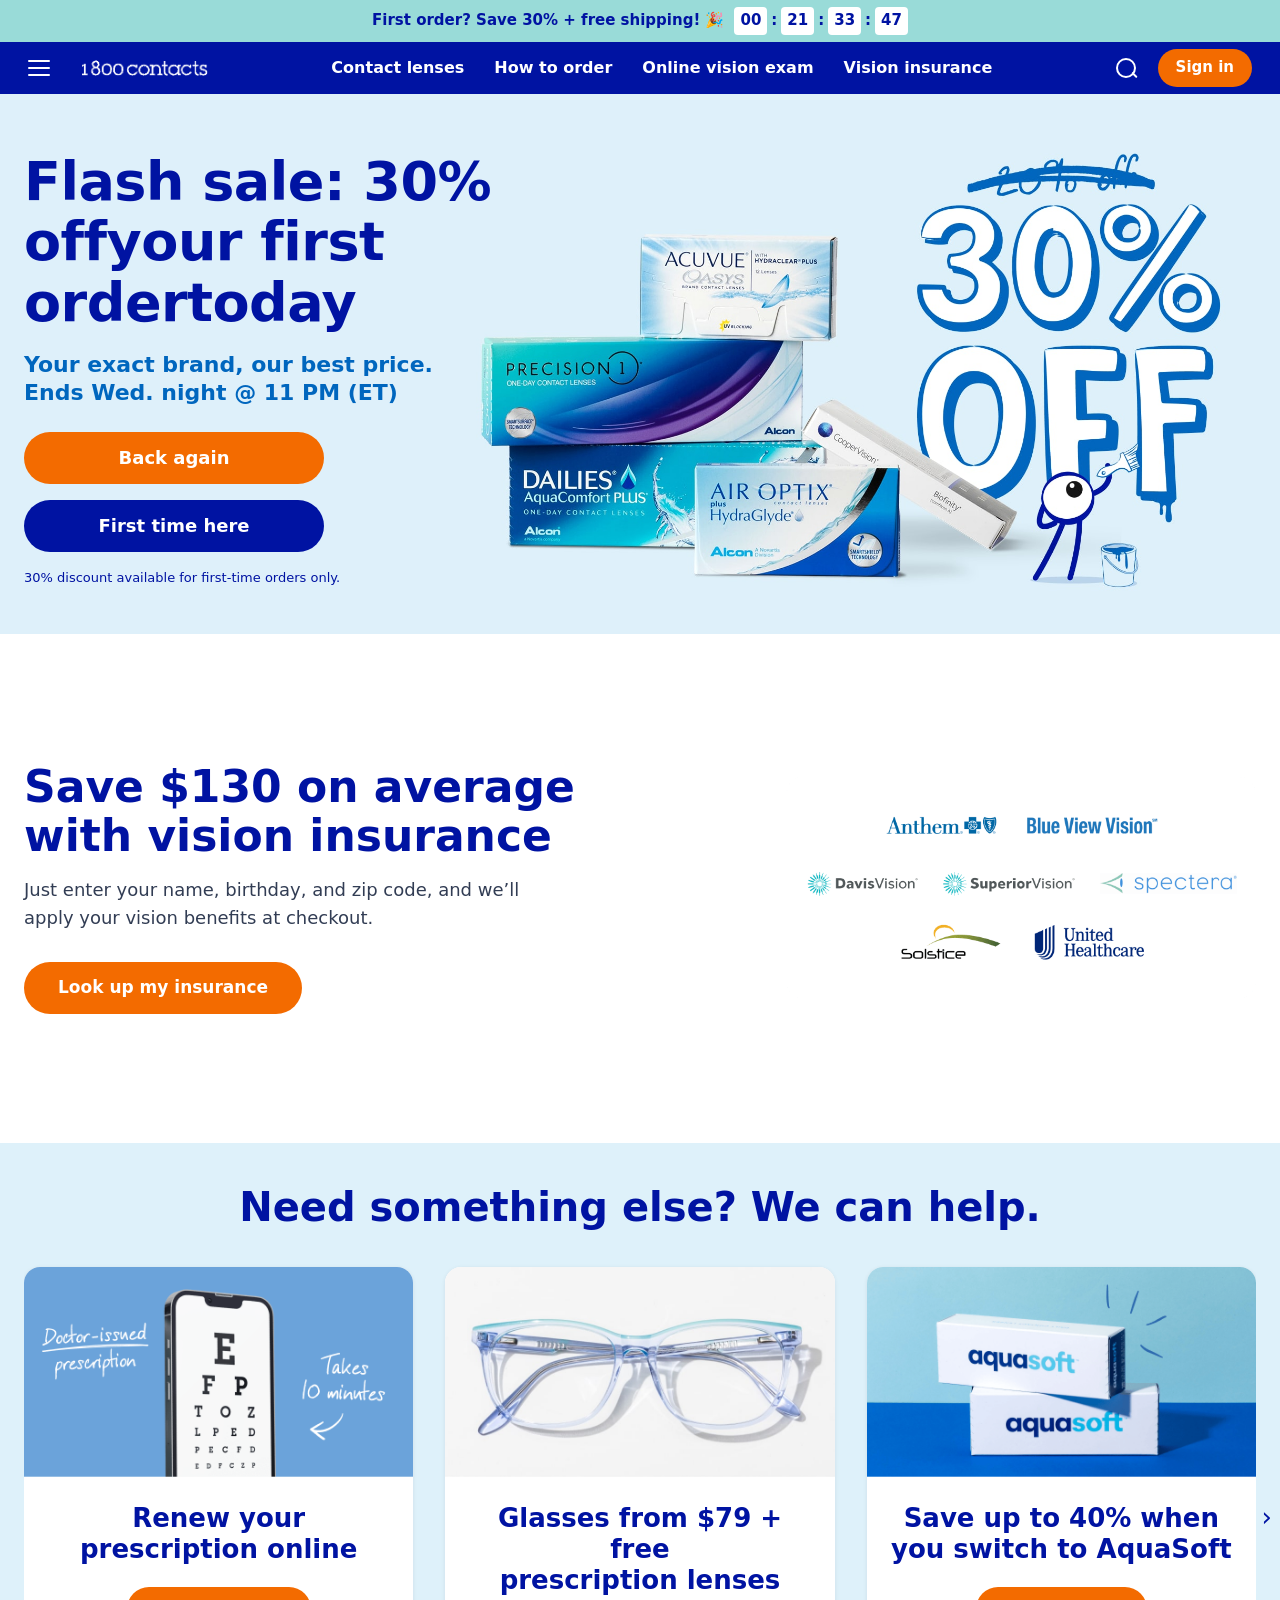
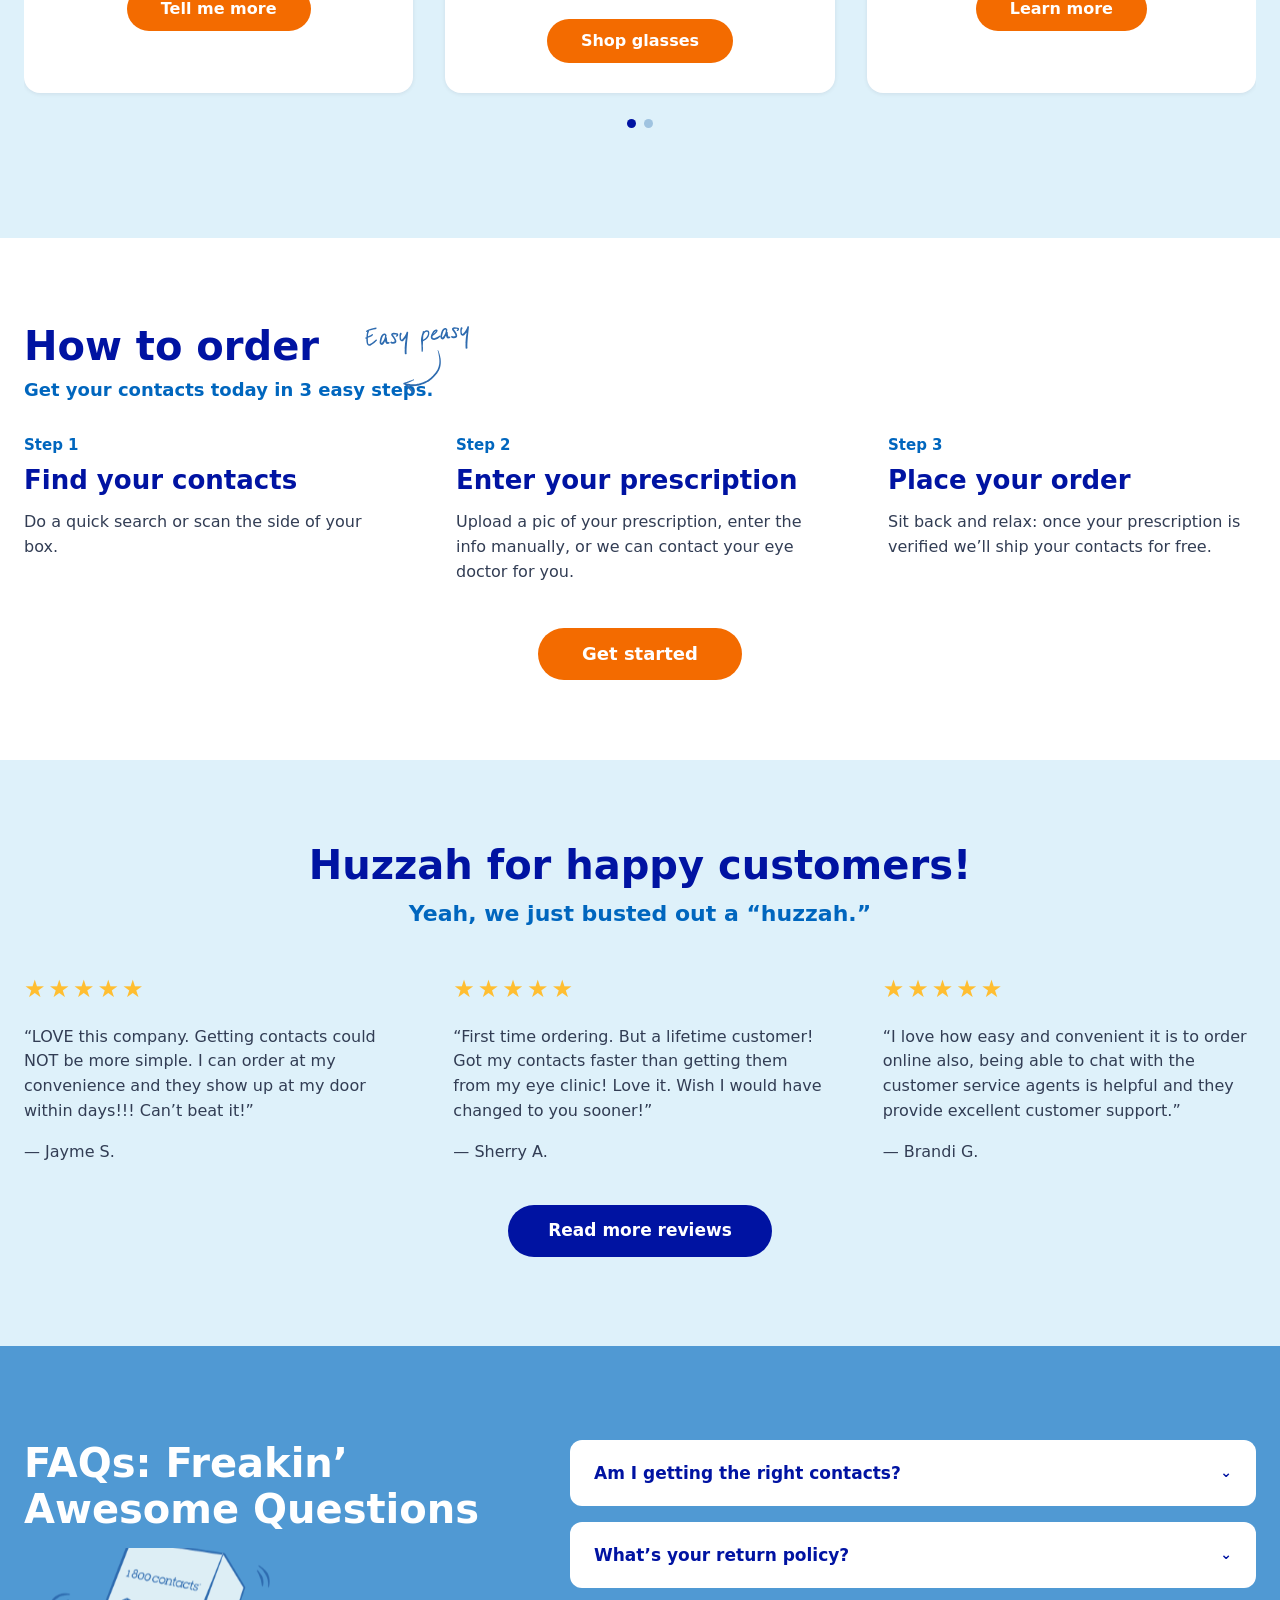
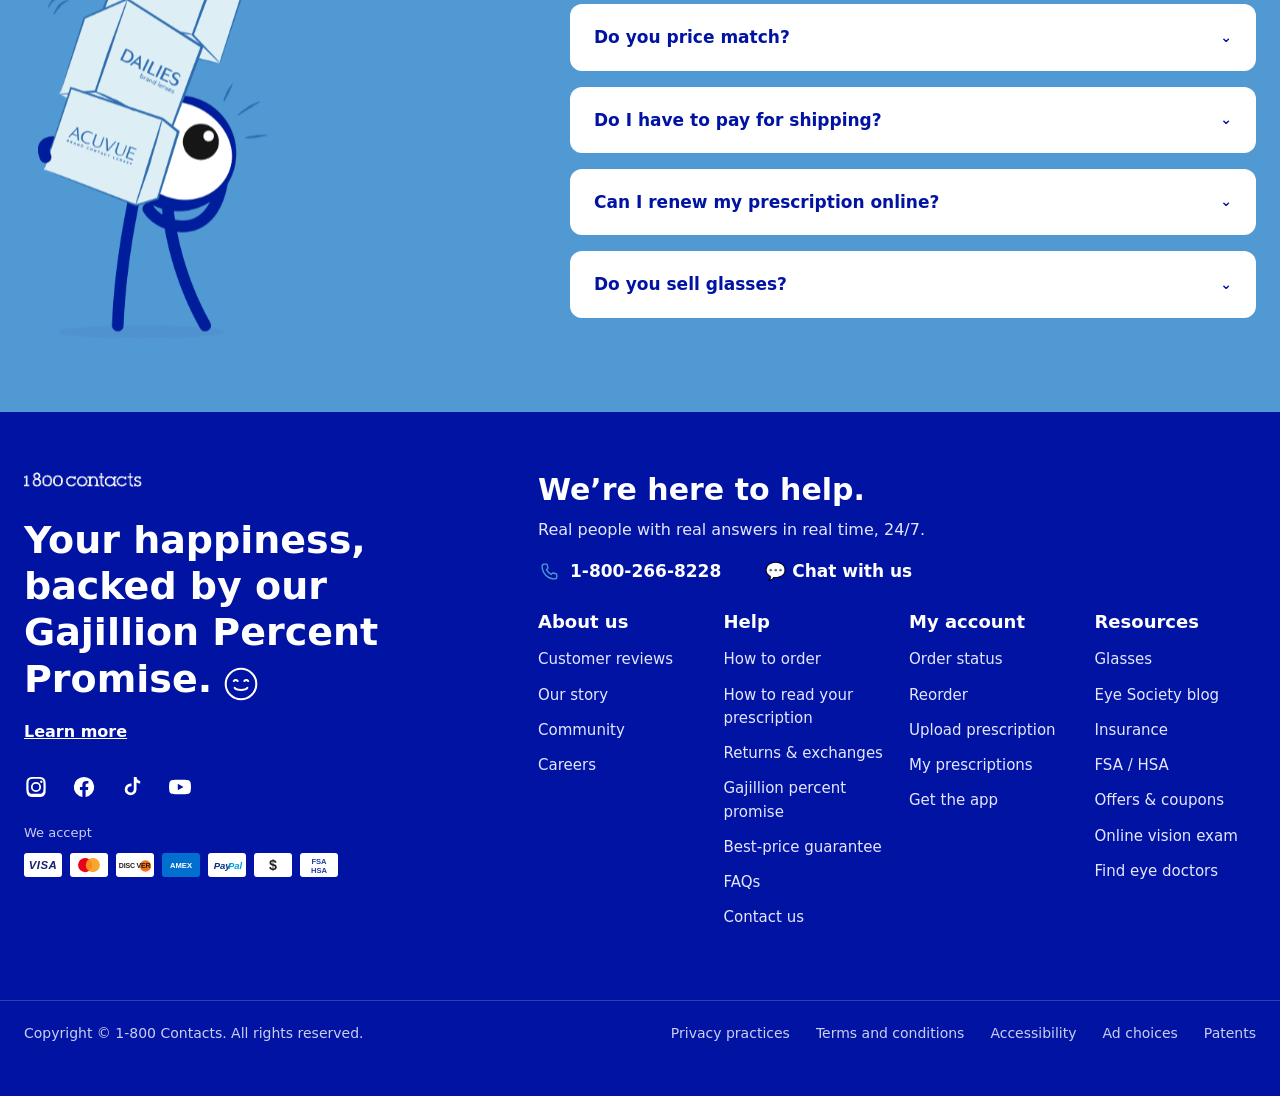
==== commit 726023cd: "Replica home: functional carousels, insurance logos, footer icons, FAQ accordion Desktop/mobile fide" ====
--- a/stardust/prototypes/index-proposed.html
+++ b/stardust/prototypes/index-proposed.html
@@ -27,7 +27,8 @@
 .btn-navy{background:var(--navy);color:#fff;}
 
 /* mobile-only chrome hidden on desktop */
-.hero .art-m,.logos-m,.m-search,.m-cta,.faq-x,.rev-dots,.hdr .moon,.m-br,.ex-m{display:none;}
+.hero .art-m,.logos-m,.m-search,.m-cta,.faq-x,.hdr .moon,.m-br,.ex-m{display:none;}
+.rev-sec .rev-dots{display:none;} /* reviews dots are mobile-only (2-class beats .dots) */
 
 /* ---- promo bar ---- */
 .promo{background:var(--mint);height:42px;display:flex;align-items:center;justify-content:center;
@@ -65,35 +66,39 @@
 .hero .fineprint{color:var(--navy);font-size:13px;margin-top:16px;}
 
 /* ---- insurance strip ---- */
-.ins{background:#fbfcff;}
+.ins{background:#fff;}
 .ins .wrap{display:flex;align-items:center;gap:40px;padding-top:128px;padding-bottom:129px;}
 .ins .left{flex:1;max-width:620px;}
 .ins h2{font-size:44px;line-height:1.12;margin-bottom:16px;}
 .ins p{font-size:18px;color:var(--text);max-width:540px;margin:0 0 30px;}
 .ins .btn{background:var(--orange);color:#fff;height:52px;font-size:17px;padding:0 34px;}
-.ins .logos{flex:0 0 auto;width:440px;padding:34px 30px;background:#fff;border:1px solid #e6eef6;
-  border-radius:16px;box-shadow:0 1px 4px rgba(8,18,43,.05);}
+/* logos sit directly on the section background (no card) — the source ships one
+   transparent cluster raster laid out Anthem+BlueView / Davis+Superior+Spectera / Solstice+United */
+.ins .logos{flex:0 0 auto;width:470px;margin-left:auto;}
 
 /* ---- cards / carousel ---- */
 .cards-sec{background:var(--fill);}
 .cards-sec .wrap{padding-top:40px;padding-bottom:110px;position:relative;}
 .cards-sec h2{text-align:center;font-size:40px;margin-bottom:36px;}
-/* carousel: all 5 cards live in the flex track; the clip wrapper shows page 1
-   (3 cards) exactly as the live carousel does — cards 4-5 overflow right and
-   are clipped, so the pixel capture matches while content parity keeps all 5. */
-.cards-view{overflow:hidden;padding:10px 0;margin:-10px 0;}
+/* carousel: all 5 cards live in the flex track. The view is a scroll-snap
+   container — at rest (scrollLeft 0) it shows page 1 (3 cards) exactly as the
+   live carousel does, so the pixel capture matches; the chevron / dots page it. */
+.cards-view{overflow-x:auto;overflow-y:hidden;padding:10px 0;margin:-10px 0;
+  scroll-snap-type:x mandatory;scroll-behavior:smooth;scrollbar-width:none;-ms-overflow-style:none;}
+.cards-view::-webkit-scrollbar{display:none;}
 .cards-row{display:flex;gap:32px;}
 .card{flex:0 0 calc((100% - 64px)/3);background:#fff;border-radius:16px;overflow:hidden;box-shadow:0 1px 4px rgba(8,18,43,.08);
-  display:flex;flex-direction:column;}
+  display:flex;flex-direction:column;scroll-snap-align:start;}
 .card .img{aspect-ratio:852/460;overflow:hidden;}
 .card .img img{width:100%;height:100%;object-fit:cover;}
 .card .img.ph{background:var(--hero-wash);} /* offscreen page-2 cards: source imagery behind carousel, not in capture */
 .card .body{padding:26px 22px 30px;text-align:center;display:flex;flex-direction:column;align-items:center;gap:22px;flex:1;}
 .card h5{font-size:26px;line-height:1.2;}
 .card .btn{background:var(--orange);color:#fff;height:44px;font-size:16px;padding:0 34px;width:auto;}
-.cards-sec .chevron{position:absolute;right:2px;top:52%;font-size:26px;color:var(--navy);}
+.cards-sec .chevron{position:absolute;right:2px;top:52%;font-size:26px;color:var(--navy);cursor:pointer;
+  user-select:none;background:none;border:none;padding:0 6px;line-height:1;}
 .dots{display:flex;gap:8px;justify-content:center;margin-top:26px;}
-.dots i{width:9px;height:9px;border-radius:50%;background:#9fc3e0;}
+.dots i{width:9px;height:9px;border-radius:50%;background:#9fc3e0;cursor:pointer;}
 .dots i.on{background:var(--navy);}
 
 /* ---- steps ---- */
@@ -129,31 +134,44 @@
 .faq-sec h2{color:#fff;font-size:40px;line-height:1.15;}
 .faq-left .mascot{width:290px;margin-top:16px;margin-left:-30px;}
 .faq-list{flex:1;display:flex;flex-direction:column;gap:16px;}
-.faq-item{background:#fff;border-radius:12px;padding:20px 24px;display:flex;justify-content:space-between;
-  align-items:center;}
+.faq-item{background:#fff;border-radius:12px;padding:20px 24px;display:flex;flex-wrap:wrap;justify-content:space-between;
+  align-items:center;cursor:pointer;}
+.faq-item>span:first-child{flex:1;padding-right:16px;}
 .faq-item span{color:var(--navy);font-family:var(--heading);font-weight:700;font-size:17px;}
-.faq-item .chev{color:var(--navy);font-size:14px;}
-.faq-ans{display:none;} /* collapsed accordion answer — in DOM for content parity, not rendered (matches live) */
+.faq-item .chev{color:var(--navy);font-size:14px;flex:0 0 auto;transition:transform .2s ease;}
+.faq-item.open .chev{transform:rotate(180deg);}
+/* answer ships collapsed (display:none = capture-neutral, matches live's default); .open reveals it full-width below */
+.faq-ans{display:none;flex-basis:100%;width:100%;color:var(--text);font-family:var(--body);font-weight:400;
+  font-size:16px;line-height:1.55;padding-top:14px;}
+.faq-item.open .faq-ans{display:block;}
+.faq-ans a{color:var(--blue);text-decoration:underline;}
 
 /* ---- footer ---- */
 .ft{background:var(--navy);color:#fff;}
-.ft .wrap{padding-top:60px;padding-bottom:52px;display:flex;gap:40px;}
-.ft .brand{flex:0 0 380px;}
-.ft .brand .logo{height:15px;margin-bottom:26px;}
-.ft .brand h3{color:#fff;font-size:34px;line-height:1.25;margin-bottom:18px;}
+.ft .wrap{padding-top:60px;padding-bottom:52px;display:flex;gap:44px;}
+.ft .brand{flex:0 0 470px;}
+.ft .brand .logo{height:15px;margin-bottom:30px;}
+.ft .brand h3{color:#fff;font-size:38px;line-height:1.22;margin-bottom:16px;}
+.ft .brand h3 .smiley{width:34px;height:34px;display:inline-block;vertical-align:-9px;margin-left:12px;}
 .ft .brand .learn{color:#fff;font-family:var(--heading);font-weight:700;text-decoration:underline;font-size:16px;}
-.ft .social{display:flex;gap:22px;margin:28px 0 22px;}
-.ft .social i{width:26px;height:26px;background:#fff;border-radius:5px;display:block;}
+.ft .social{display:flex;align-items:center;gap:24px;margin:30px 0 24px;}
+.ft .social a{display:block;color:#fff;}
+.ft .social svg{width:24px;height:24px;display:block;fill:currentColor;}
 .ft .accept{font-size:13px;color:#c9cff0;margin-bottom:10px;}
 .ft .pays{display:flex;gap:8px;}
-.ft .pays i{width:34px;height:22px;background:#fff;border-radius:3px;display:block;}
+.ft .pays .pay{width:38px;height:24px;background:#fff;border-radius:3px;display:flex;align-items:center;
+  justify-content:center;overflow:hidden;}
+.ft .pays .pay svg{width:100%;height:100%;display:block;}
+.ft .pays .pay.amex{background:#006fcf;}
 .ft .cols{flex:1;display:flex;gap:36px;}
 .ft .help{flex:0 0 100%;}
 .ft-right{flex:1;}
 .ft-right .top{margin-bottom:26px;}
-.ft-right .top h4{color:#fff;font-size:26px;margin-bottom:8px;}
-.ft-right .top p{font-size:16px;color:#e4e7ff;margin:0 0 14px;}
-.ft-right .contact{display:flex;gap:44px;font-family:var(--heading);font-weight:700;font-size:17px;}
+.ft-right .top h4{color:#fff;font-size:30px;margin-bottom:10px;}
+.ft-right .top p{font-size:16px;color:#e4e7ff;margin:0 0 16px;}
+.ft-right .contact{display:flex;align-items:center;gap:44px;font-family:var(--heading);font-weight:700;font-size:17px;}
+.ft-right .contact .phone-ic{width:22px;height:22px;flex:0 0 auto;margin-right:10px;vertical-align:middle;}
+.ft-right .contact span{display:inline-flex;align-items:center;}
 .ft-cols{display:grid;grid-template-columns:repeat(4,1fr);gap:24px;}
 .ft-col h5{color:#fff;font-size:18px;margin-bottom:16px;}
 .ft-col a{display:block;color:#e4e7ff;font-size:15px;margin-bottom:12px;}
@@ -244,12 +262,14 @@
   .rev-sec .wrap{padding:26px 20px 12px;}
   .rev-sec h2{font-size:30px;}
   .rev-sec .sub{font-size:19px;line-height:1.3;margin-bottom:16px;}
-  .rev-view{overflow:hidden;}
+  .rev-view{overflow-x:auto;overflow-y:hidden;scroll-snap-type:x mandatory;scroll-behavior:smooth;
+    scrollbar-width:none;-ms-overflow-style:none;}
+  .rev-view::-webkit-scrollbar{display:none;}
   .rev-row{display:flex;grid-template-columns:none;gap:24px;}
-  .rev{flex:0 0 100%;text-align:center;}
+  .rev{flex:0 0 100%;text-align:center;scroll-snap-align:start;}
   .rev .stars{font-size:26px;margin-bottom:10px;}
   .rev p{margin:0 0 12px;}
-  .rev-dots{display:flex;margin-top:18px;}
+  .rev-sec .rev-dots{display:flex;margin-top:18px;}
   .rev-sec .cta{margin-top:22px;}
   .rev-sec .cta .btn{width:100%;height:56px;}
 
@@ -269,7 +289,7 @@
   .faq-item span{font-size:16px;}
 
   /* footer — single column, reordered via display:contents, nav accordion */
-  .ft .wrap{display:flex;flex-direction:column;gap:0;padding:42px 20px 28px;}
+  .ft .wrap{display:flex;flex-direction:column;gap:0;padding:36px 20px 28px;}
   .ft .brand,.ft .ft-right{display:contents;}
   .ft .brand .logo{order:1;height:16px;margin-bottom:24px;}
   .ft .brand h3{order:2;font-size:30px;line-height:1.22;margin-bottom:18px;}
@@ -283,11 +303,12 @@
   .ft-col h5{margin:0;font-size:17px;font-weight:700;}
   .ft-col h5::after{content:"⌄";float:right;font-weight:400;font-size:18px;}
   .ft-col a{display:none;}
-  .ft .brand .social{order:6;margin:32px 0 22px;gap:20px;}
-  .ft .brand .social i{width:30px;height:30px;border-radius:8px;}
+  .ft .brand .social{order:6;margin:32px 0 22px;gap:24px;}
+  .ft .brand .social svg{width:28px;height:28px;}
   .ft .brand .accept{order:7;font-size:14px;margin-bottom:12px;}
   .ft .brand .pays{order:8;flex-wrap:wrap;gap:8px;}
-  .ft .brand .pays i{width:40px;height:26px;}
+  .ft .brand .pays .pay{width:44px;height:28px;}
+  .ft .brand h3 .smiley{width:30px;height:30px;vertical-align:-7px;margin-left:10px;}
   .ft .legal{flex-direction:column;align-items:flex-start;gap:18px;margin-top:34px;padding-top:24px;}
   .ft .legal .links{flex-wrap:wrap;gap:14px 22px;}
 
@@ -438,17 +459,30 @@
 <footer class="ft"><div class="wrap">
   <div class="brand">
     <img class="logo" src="assets/logo-white.png" alt="1-800 Contacts">
-    <h3>Your happiness, backed by our Gajillion Percent Promise.</h3>
+    <h3><span>Your happiness, backed by our Gajillion Percent Promise.</span><svg class="smiley" viewBox="0 0 40 40" aria-hidden="true"><circle cx="20" cy="20" r="18" fill="none" stroke="#fff" stroke-width="2.4"/><path d="M11.5 16.5c1.2-1.6 3.4-1.6 4.6 0M23.9 16.5c1.2-1.6 3.4-1.6 4.6 0" fill="none" stroke="#fff" stroke-width="2.4" stroke-linecap="round"/><path d="M12.5 24.5c2 3.4 13 3.4 15 0" fill="none" stroke="#fff" stroke-width="2.4" stroke-linecap="round"/></svg></h3>
     <a class="learn" href="/gajillion-percent-promise">Learn more</a>
-    <div class="social"><i></i><i></i><i></i><i></i></div>
+    <div class="social">
+      <a href="https://www.instagram.com/1800contacts/" aria-label="Instagram"><svg viewBox="0 0 24 24" aria-hidden="true"><path d="M12 2c2.7 0 3 0 4.1.1 1 0 1.7.2 2.3.4.6.3 1.1.6 1.6 1.1s.8 1 1.1 1.6c.2.6.4 1.3.4 2.3C21.7 8.6 21.7 9 21.7 12s0 3.4-.1 4.5c0 1-.2 1.7-.4 2.3-.3.6-.6 1.1-1.1 1.6s-1 .8-1.6 1.1c-.6.2-1.3.4-2.3.4-1.1.1-1.4.1-4.1.1s-3 0-4.1-.1c-1 0-1.7-.2-2.3-.4-.6-.3-1.1-.6-1.6-1.1s-.8-1-1.1-1.6c-.2-.6-.4-1.3-.4-2.3C2.3 15.4 2.3 15 2.3 12s0-3.4.1-4.5c0-1 .2-1.7.4-2.3.3-.6.6-1.1 1.1-1.6s1-.8 1.6-1.1c.6-.2 1.3-.4 2.3-.4C9 2 9.3 2 12 2zm0 1.8c-2.7 0-3 0-4 .1-.8 0-1.2.2-1.5.3-.4.1-.7.3-1 .6s-.5.6-.6 1c-.1.3-.3.7-.3 1.5-.1 1-.1 1.3-.1 4s0 3 .1 4c0 .8.2 1.2.3 1.5.1.4.3.7.6 1s.6.5 1 .6c.3.1.7.3 1.5.3 1 .1 1.3.1 4 .1s3 0 4-.1c.8 0 1.2-.2 1.5-.3.4-.1.7-.3 1-.6s.5-.6.6-1c.1-.3.3-.7.3-1.5.1-1 .1-1.3.1-4s0-3-.1-4c0-.8-.2-1.2-.3-1.5-.1-.4-.3-.7-.6-1s-.6-.5-1-.6c-.3-.1-.7-.3-1.5-.3-1-.1-1.3-.1-4-.1zm0 3.1a5.1 5.1 0 110 10.2 5.1 5.1 0 010-10.2zm0 1.8a3.3 3.3 0 100 6.6 3.3 3.3 0 000-6.6zm5.3-3.2a1.2 1.2 0 110 2.4 1.2 1.2 0 010-2.4z"/></svg></a>
+      <a href="https://www.facebook.com/1800contacts/" aria-label="Facebook"><svg viewBox="0 0 24 24" aria-hidden="true"><path d="M12 2a10 10 0 00-1.6 19.9v-7h-2.5V12h2.5V9.8c0-2.5 1.5-3.9 3.8-3.9 1.1 0 2.2.2 2.2.2v2.5h-1.2c-1.2 0-1.6.8-1.6 1.6V12h2.7l-.4 2.9h-2.3v7A10 10 0 0012 2z"/></svg></a>
+      <a href="https://www.tiktok.com/@1800contacts" aria-label="TikTok"><svg viewBox="0 0 24 24" aria-hidden="true"><path d="M16.5 2c.3 2.1 1.5 3.8 3.7 4v2.6c-1.3 0-2.6-.4-3.7-1.1v6.9a5.9 5.9 0 11-5.9-5.9c.3 0 .6 0 .9.1v2.7a3.2 3.2 0 102.3 3V2h2.7z"/></svg></a>
+      <a href="https://www.youtube.com/user/1800contacts" aria-label="YouTube"><svg viewBox="0 0 24 24" aria-hidden="true"><path d="M22.5 7.2a2.8 2.8 0 00-2-2C18.8 4.7 12 4.7 12 4.7s-6.8 0-8.5.5a2.8 2.8 0 00-2 2A29 29 0 001 12a29 29 0 00.5 4.8 2.8 2.8 0 002 2c1.7.5 8.5.5 8.5.5s6.8 0 8.5-.5a2.8 2.8 0 002-2A29 29 0 0023 12a29 29 0 00-.5-4.8zM9.8 15.3V8.7l5.7 3.3-5.7 3.3z"/></svg></a>
+    </div>
     <div class="accept">We accept</div>
-    <div class="pays"><i></i><i></i><i></i><i></i><i></i><i></i><i></i></div>
+    <div class="pays">
+      <span class="pay" title="Visa"><svg viewBox="0 0 40 24" aria-hidden="true"><text x="20" y="16.5" text-anchor="middle" font-family="Arial,Helvetica,sans-serif" font-weight="700" font-style="italic" font-size="12" letter-spacing="0.5" fill="#1a1f71">VISA</text></svg></span>
+      <span class="pay" title="Mastercard"><svg viewBox="0 0 40 24" aria-hidden="true"><circle cx="16" cy="12" r="7.5" fill="#eb001b"/><circle cx="24" cy="12" r="7.5" fill="#f79e1b" fill-opacity=".9"/></svg></span>
+      <span class="pay" title="Discover"><svg viewBox="0 0 40 24" aria-hidden="true"><text x="3" y="15.5" font-family="Arial,Helvetica,sans-serif" font-weight="800" font-size="7.4" letter-spacing="-.2" fill="#231f20">DISC</text><circle cx="31" cy="13" r="6" fill="#f47216"/><text x="21.5" y="15.5" font-family="Arial,Helvetica,sans-serif" font-weight="800" font-size="7.4" letter-spacing="-.2" fill="#231f20">VER</text></svg></span>
+      <span class="pay amex" title="American Express"><svg viewBox="0 0 40 24" aria-hidden="true"><text x="20" y="15.5" text-anchor="middle" font-family="Arial,Helvetica,sans-serif" font-weight="800" font-size="8" letter-spacing="0" fill="#fff">AMEX</text></svg></span>
+      <span class="pay" title="PayPal"><svg viewBox="0 0 40 24" aria-hidden="true"><text x="6" y="16" font-family="Arial,Helvetica,sans-serif" font-weight="800" font-style="italic" font-size="10" fill="#003087">Pay</text><text x="21" y="16" font-family="Arial,Helvetica,sans-serif" font-weight="800" font-style="italic" font-size="10" fill="#009cde">Pal</text></svg></span>
+      <span class="pay" title="Cash"><svg viewBox="0 0 40 24" aria-hidden="true"><text x="20" y="17" text-anchor="middle" font-family="Arial,Helvetica,sans-serif" font-weight="800" font-size="15" fill="#231f20">$</text></svg></span>
+      <span class="pay" title="FSA / HSA"><svg viewBox="0 0 40 24" aria-hidden="true"><text x="20" y="11" text-anchor="middle" font-family="Arial,Helvetica,sans-serif" font-weight="800" font-size="8" fill="#1a3fa0">FSA</text><text x="20" y="20" text-anchor="middle" font-family="Arial,Helvetica,sans-serif" font-weight="800" font-size="8" fill="#1a3fa0">HSA</text></svg></span>
+    </div>
   </div>
   <div class="ft-right">
     <div class="top">
       <h4>We’re here to help.</h4>
       <p>Real people with real answers in real time, 24/7.</p>
-      <div class="contact"><span>📞 1-800-266-8228</span><span>💬 Chat with us</span></div>
+      <div class="contact"><span><svg class="phone-ic" viewBox="0 0 24 24" aria-hidden="true"><path d="M6.5 3.5c-1.1 0-2 .9-2 2C4.5 13.5 10.5 19.5 18.5 19.5c1.1 0 2-.9 2-2v-2.6c0-.5-.3-.9-.8-1l-3-.8c-.4-.1-.9 0-1.2.4l-1 1.2c-2.3-1.1-4.2-3-5.3-5.3l1.2-1c.3-.3.5-.8.4-1.2l-.8-3c-.1-.5-.5-.8-1-.8H6.5z" fill="none" stroke="#5099d3" stroke-width="1.5" stroke-linejoin="round"/></svg>1-800-266-8228</span><span>💬 Chat with us</span></div>
     </div>
     <div class="ft-cols">
       <div class="ft-col"><h5>About us</h5><a href="/reviews">Customer reviews</a><a href="/the-company">Our story</a><a href="/eyesociety/category/community">Community</a><a href="/careers">Careers</a></div>
@@ -464,6 +498,78 @@
 </div>
 </footer>
 
+<script>
+/* Functional carousels: cards (2 pages desktop / 5 mobile) + reviews (mobile swipe).
+   The view is a native scroll-snap container; dots + chevron drive scrollTo and
+   reflect the current page. Dots are (re)built per breakpoint from the page count. */
+(function(){
+  function initCarousel(view, dotsEl, opts){
+    if(!view || !dotsEl) return;
+    var track = view.querySelector(opts.rowSel);
+    var cards = Array.prototype.slice.call(track.children);
+    if(!cards.length) return;
+    var pages = 1, pageW = 0;
+    var mobile = function(){ return window.matchMedia('(max-width:768px)').matches; };
+    function measure(){
+      var perView = mobile() ? 1 : opts.perView;
+      var cw = cards[0].getBoundingClientRect().width;
+      var cs = getComputedStyle(track);
+      var gap = parseFloat(cs.columnGap || cs.gap || '0') || 0;
+      pageW = perView === 1 ? (cw + gap) : view.clientWidth;
+      pages = Math.max(1, Math.ceil(cards.length / perView));
+      buildDots();
+      update();
+    }
+    function buildDots(){
+      dotsEl.innerHTML = '';
+      for(var i = 0; i < pages; i++){
+        var d = document.createElement('i');
+        (function(idx){ d.addEventListener('click', function(){ go(idx); }); })(i);
+        dotsEl.appendChild(d);
+      }
+    }
+    function activeIdx(){ return Math.max(0, Math.min(pages - 1, Math.round(view.scrollLeft / pageW))); }
+    function go(i){ view.scrollTo({ left: i * pageW, behavior: 'smooth' }); }
+    function update(){
+      var a = activeIdx();
+      Array.prototype.forEach.call(dotsEl.children, function(d, i){ d.classList.toggle('on', i === a); });
+    }
+    view.addEventListener('scroll', update, { passive: true });
+    if(opts.next) opts.next.addEventListener('click', function(){
+      var a = activeIdx() + 1; if(a >= pages) a = 0; go(a);
+    });
+    var t; window.addEventListener('resize', function(){ clearTimeout(t); t = setTimeout(measure, 150); });
+    measure();
+  }
+  initCarousel(
+    document.querySelector('.cards-sec .cards-view'),
+    document.querySelector('.cards-sec .dots'),
+    { rowSel: '.cards-row', perView: 3, next: document.querySelector('.cards-sec .chevron') }
+  );
+  initCarousel(
+    document.querySelector('.rev-view'),
+    document.querySelector('.rev-dots'),
+    { rowSel: '.rev-row', perView: 3, next: null }
+  );
+
+  /* FAQ accordion: answers ship in the DOM collapsed (capture-neutral); click/Enter
+     toggles open and rotates the chevron. Clicks inside an open answer don't collapse it. */
+  Array.prototype.forEach.call(document.querySelectorAll('.faq-item'), function(item){
+    item.setAttribute('role', 'button');
+    item.setAttribute('tabindex', '0');
+    item.setAttribute('aria-expanded', 'false');
+    function toggle(){
+      var open = item.classList.toggle('open');
+      item.setAttribute('aria-expanded', open ? 'true' : 'false');
+    }
+    item.addEventListener('click', function(e){ if(e.target.closest('.faq-ans')) return; toggle(); });
+    item.addEventListener('keydown', function(e){
+      if(e.key === 'Enter' || e.key === ' '){ e.preventDefault(); toggle(); }
+    });
+  });
+})();
+</script>
+
 <!-- mobile sticky bottom CTA (mobile only) -->
 <div class="m-cta">
   <button class="m-cta-x" aria-label="Dismiss">×</button>
